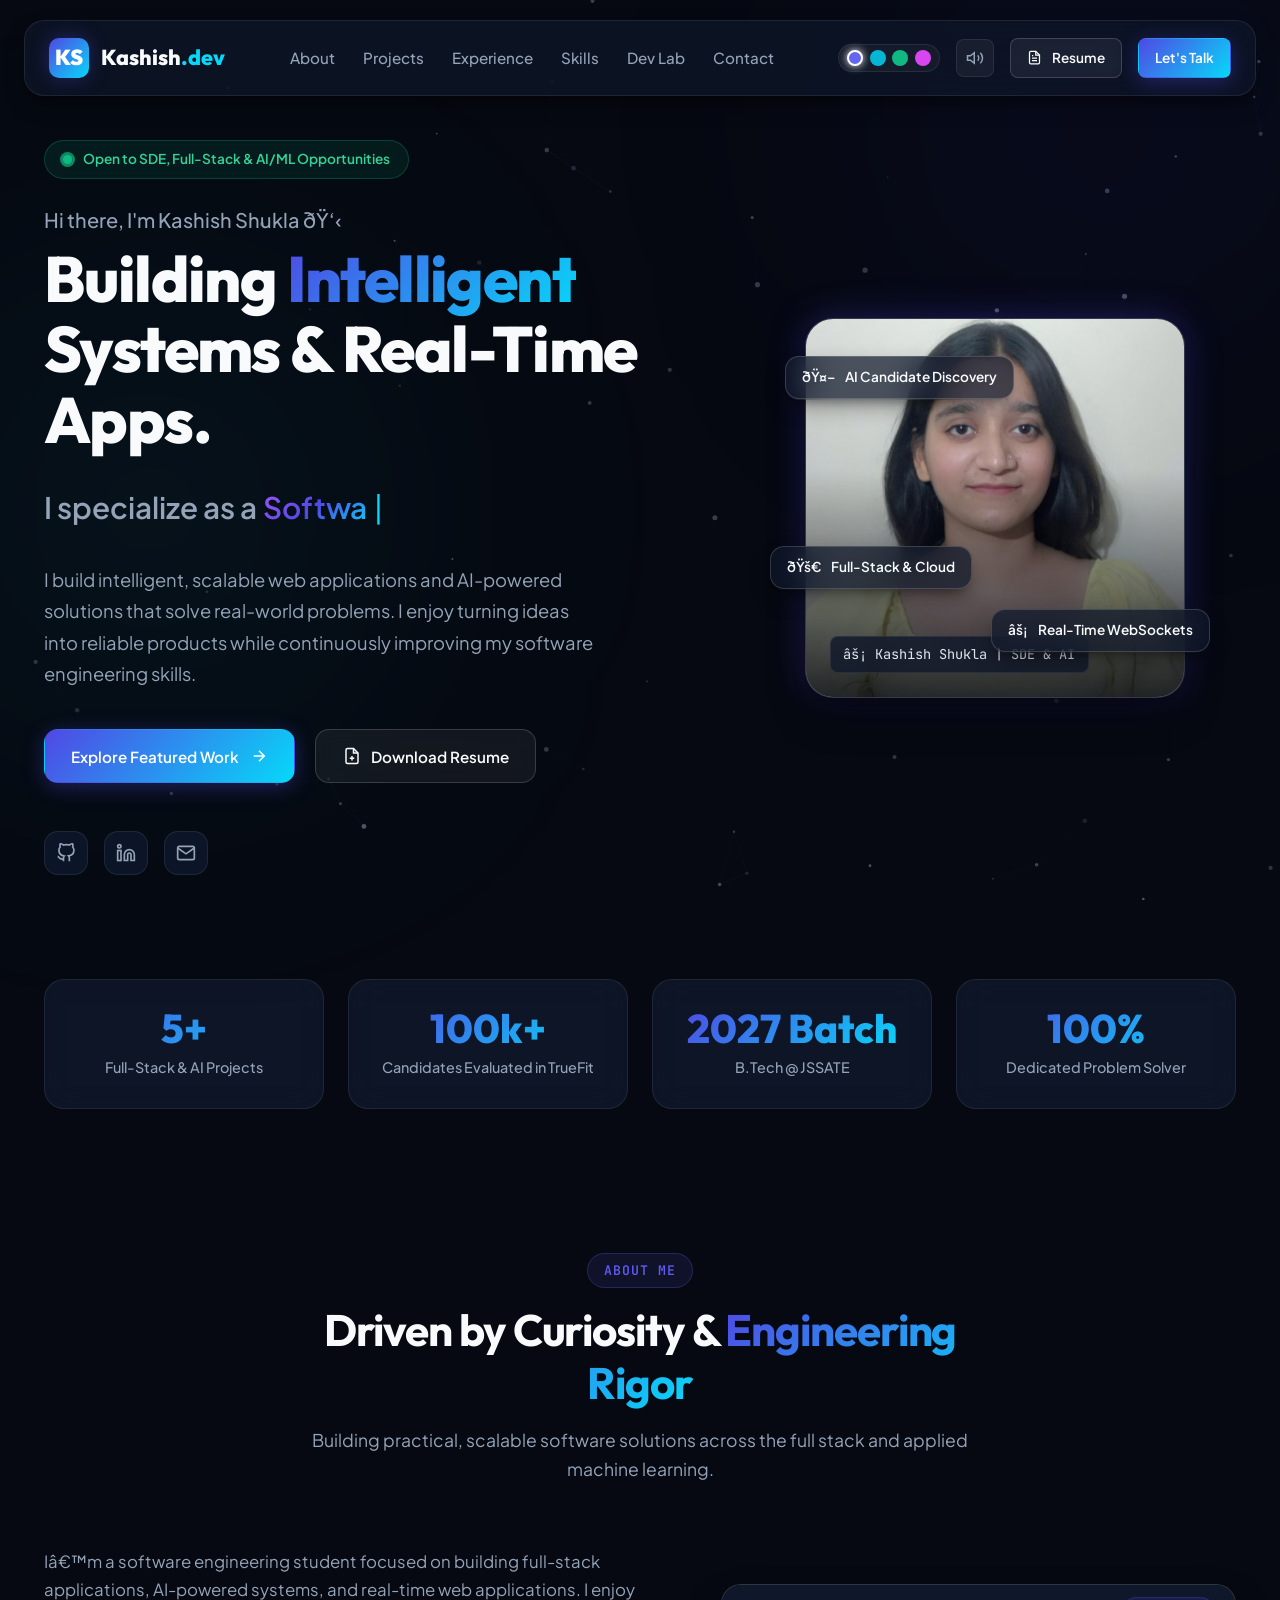
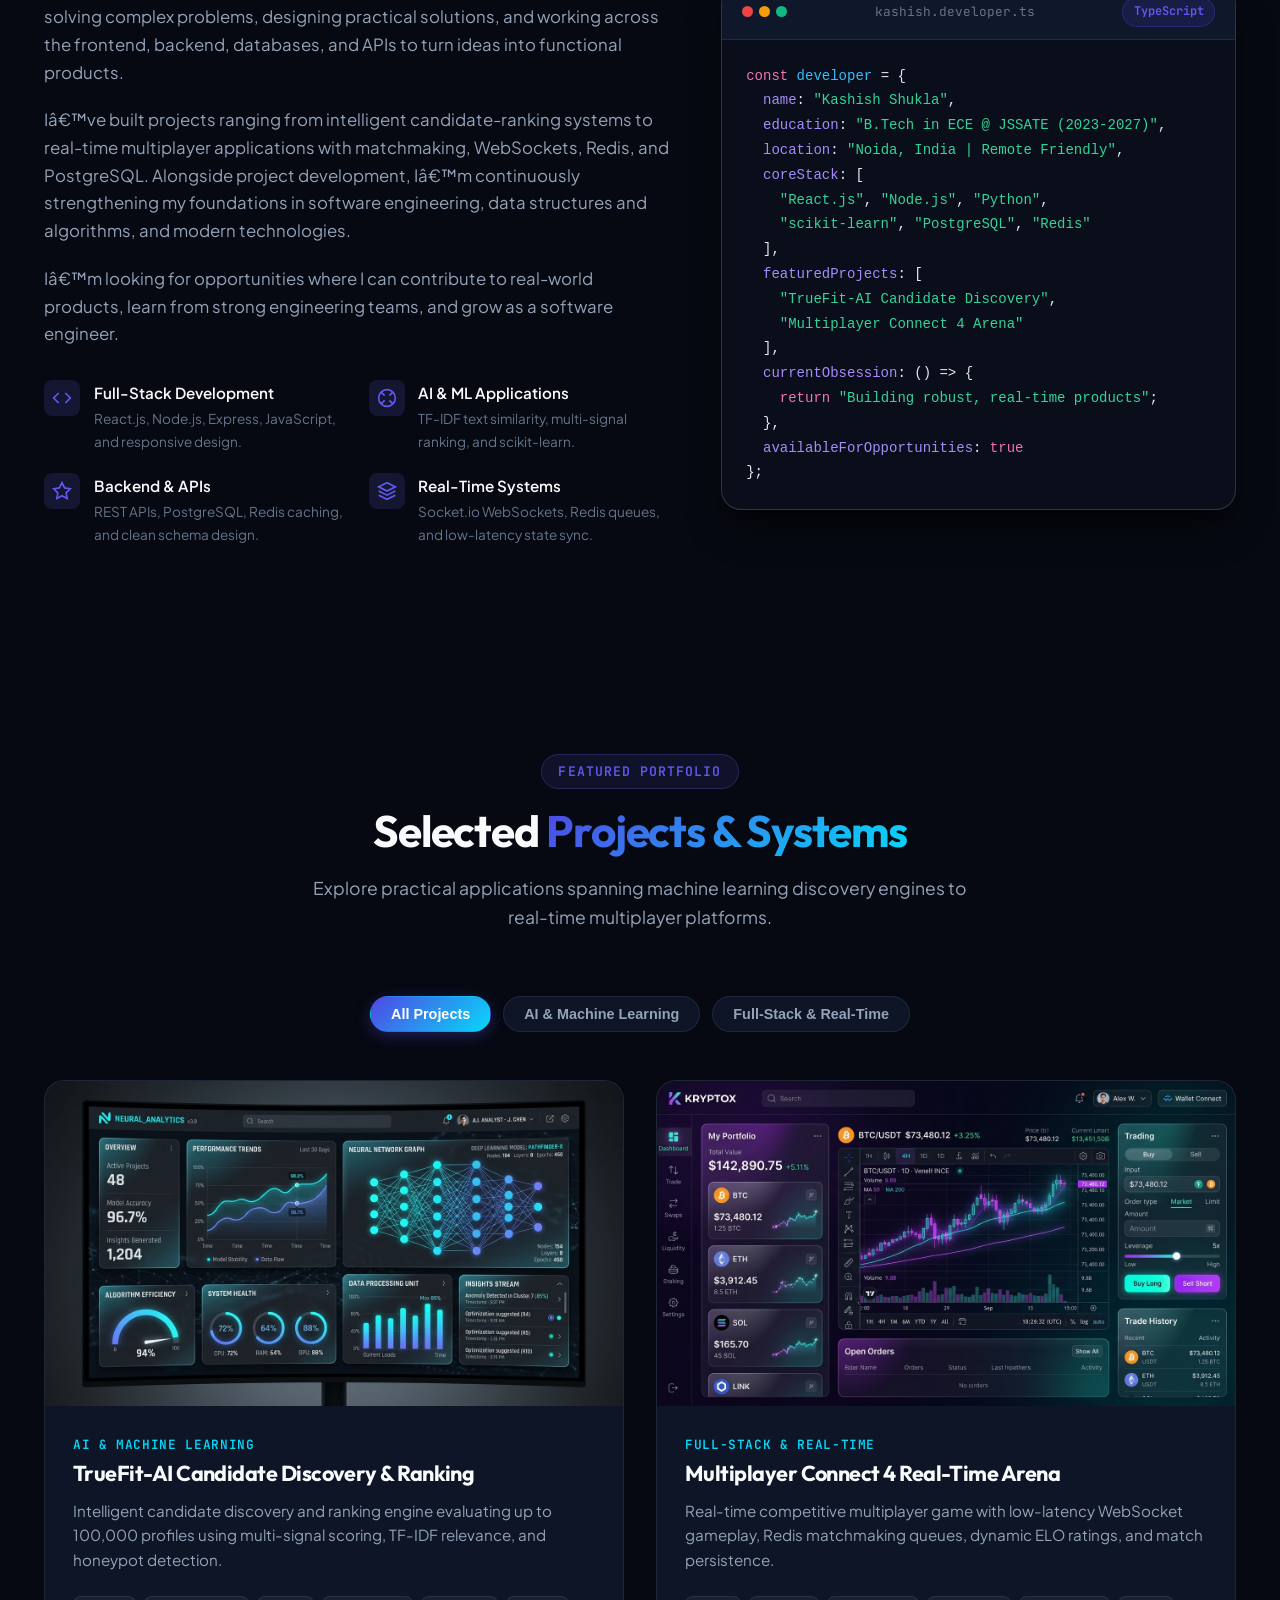
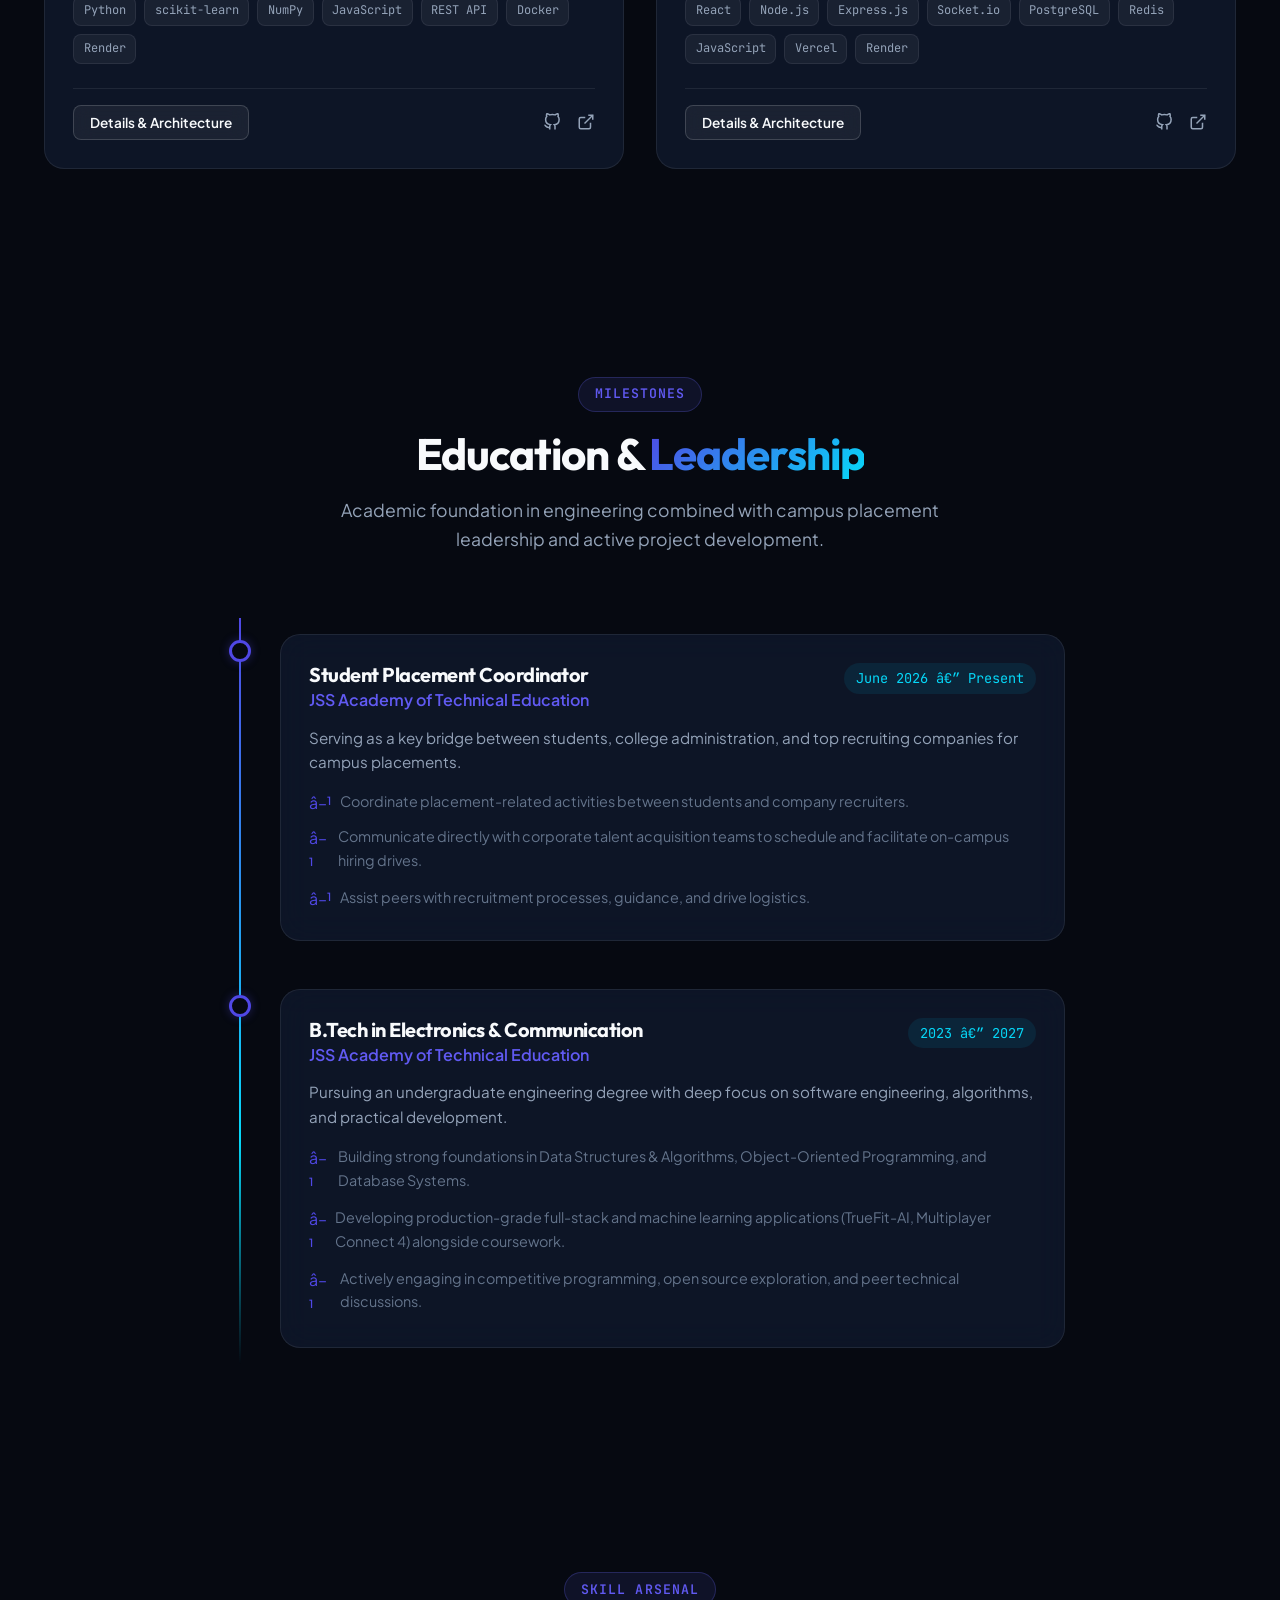
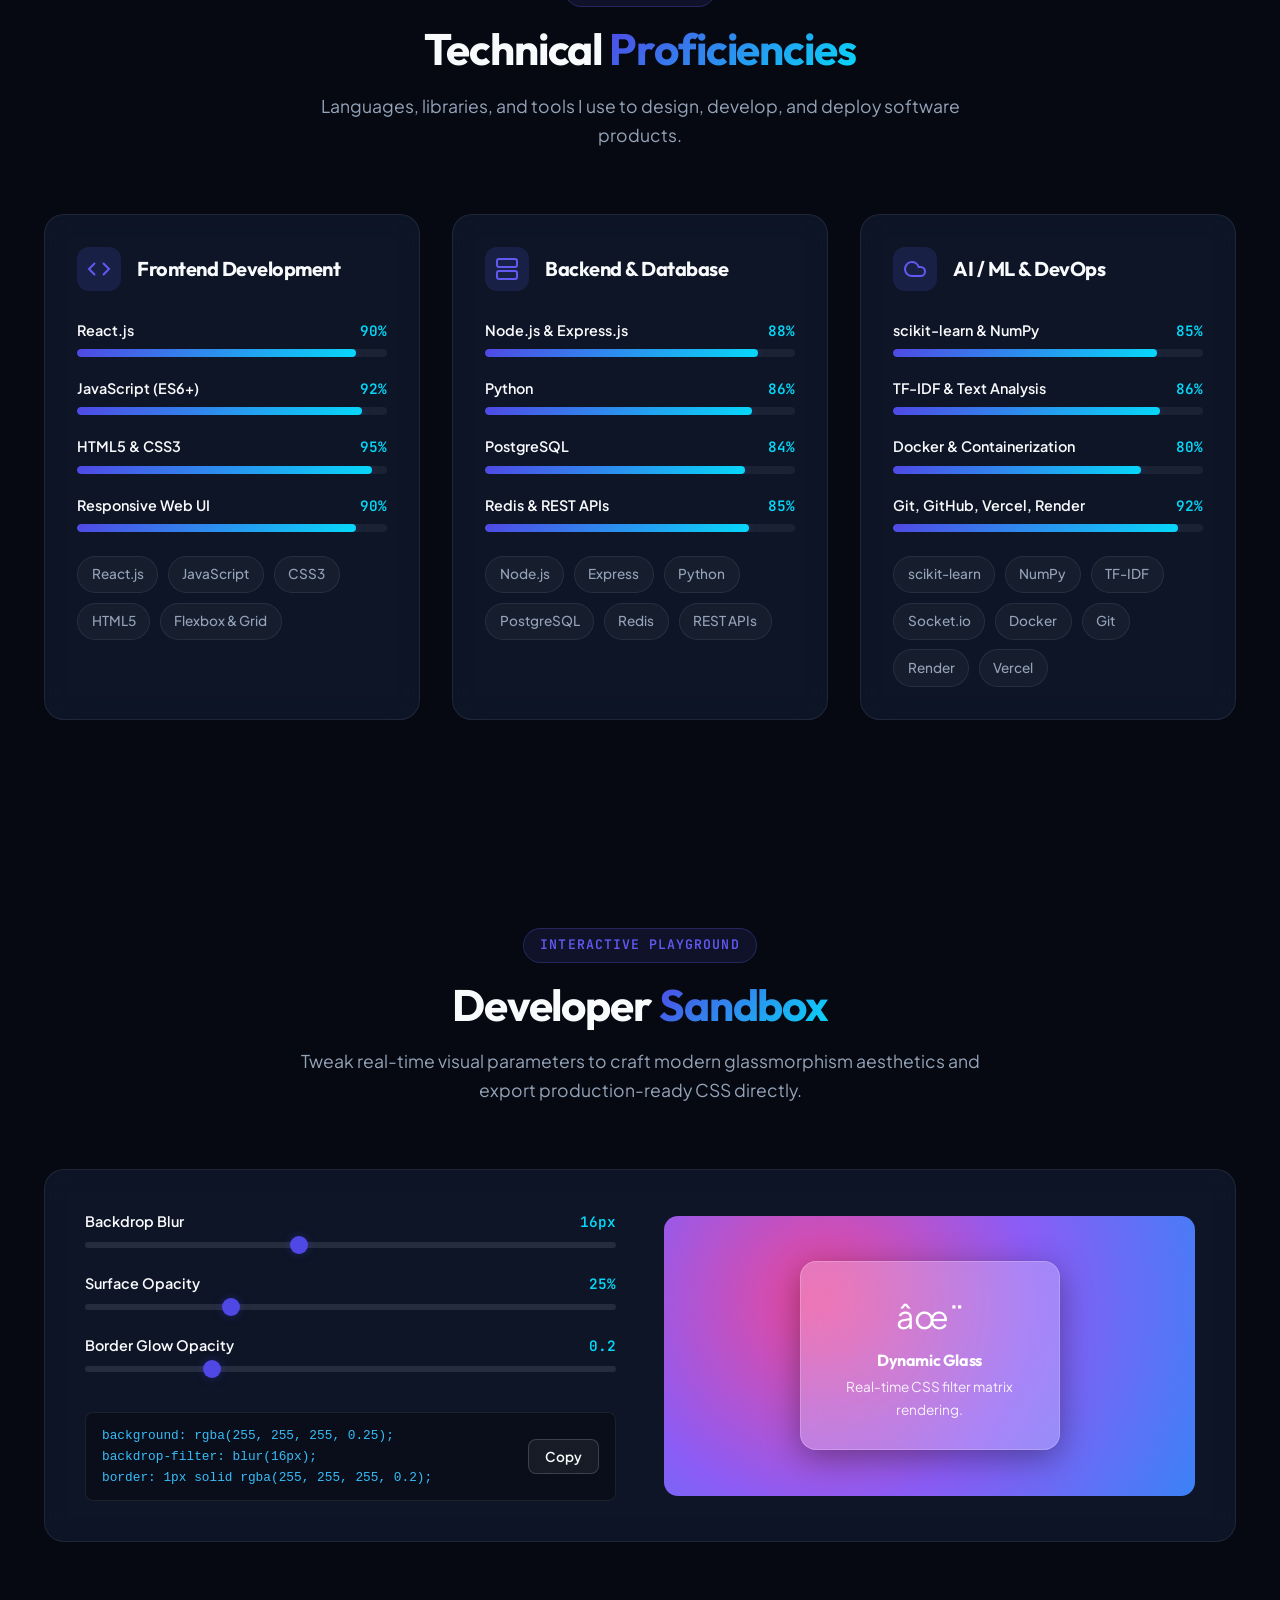
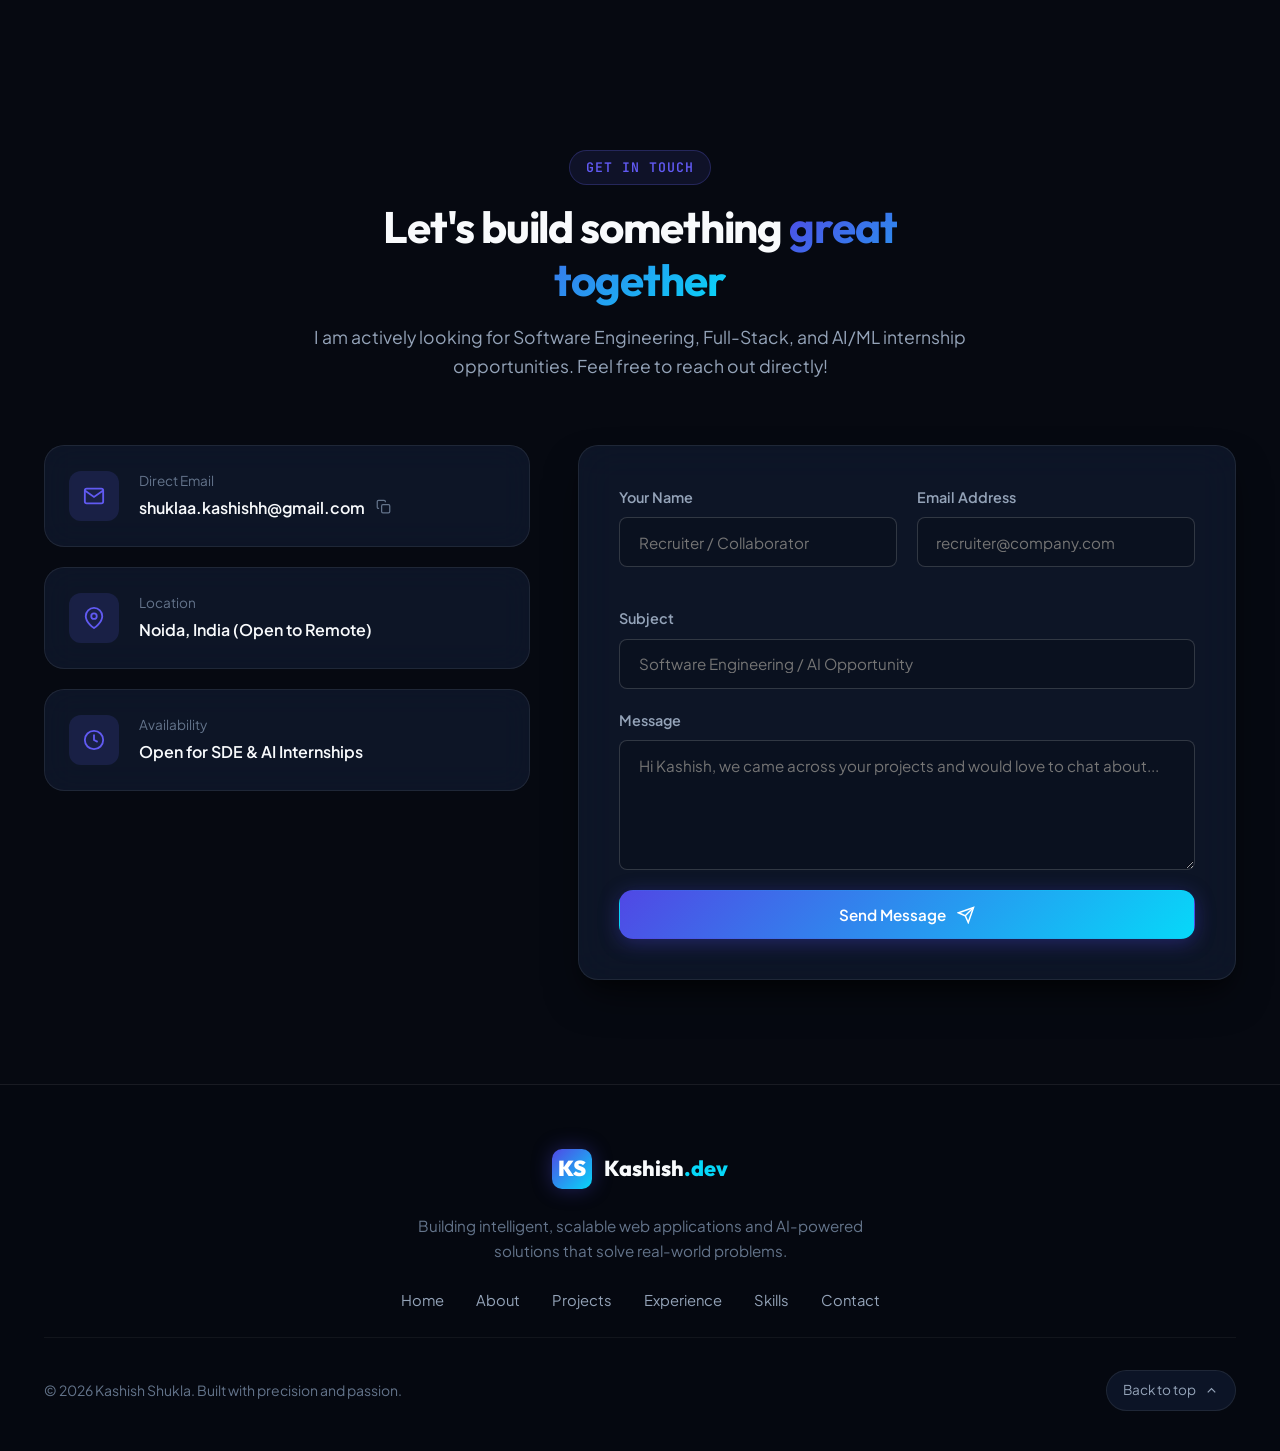
==== index.html @ f5d8115a "Add files via upload" ====
﻿<!DOCTYPE html>
<html lang="en">
<head>
  <meta charset="UTF-8" />
  <meta name="viewport" content="width=device-width, initial-scale=1.0" />
  <title>Kashish Shukla | Software Engineer & AI Enthusiast</title>
  <meta name="description" content="Portfolio of Kashish Shukla - Software Engineer, Full-Stack Developer, and AI Engineer specializing in scalable web systems, machine learning applications, and real-time platforms." />
  <meta name="keywords" content="Kashish Shukla, Software Engineer, Full Stack Developer, AI Engineer, Python, React, scikit-learn, WebSockets, Redis, PostgreSQL" />
  <meta name="theme-color" content="#060911" />

  <!-- Open Graph / Social Sharing -->
  <meta property="og:type" content="website" />
  <meta property="og:title" content="Kashish Shukla - Software Engineer & Full-Stack Developer" />
  <meta property="og:description" content="I build intelligent, scalable web applications and AI-powered solutions that solve real-world problems." />
  <meta property="og:image" content="[data-uri]" />

  <!-- Google Fonts Preconnect -->
  <link rel="preconnect" href="https://fonts.googleapis.com" />
  <link rel="preconnect" href="https://fonts.gstatic.com" crossorigin />
  <link href="https://fonts.googleapis.com/css2?family=JetBrains+Mono:wght@400;500;700&family=Outfit:wght@400;500;600;700;800&family=Plus+Jakarta+Sans:wght@300;400;500;600;700&display=swap" rel="stylesheet" />

  <!-- Stylesheets -->
  <style>
/* ==========================================================================
   MODERN DEVELOPER PORTFOLIO - DESIGN SYSTEM & CORE STYLES
   ========================================================================== */

:root {
  /* Default Theme: Electric Indigo & Cyber Cyan */
  --primary-hue: 243;
  --accent-hue: 188;
  
  --primary: hsl(var(--primary-hue), 75%, 59%);
  --primary-hover: hsl(var(--primary-hue), 85%, 65%);
  --primary-glow: hsla(var(--primary-hue), 75%, 59%, 0.35);
  
  --accent: hsl(var(--accent-hue), 95%, 50%);
  --accent-glow: hsla(var(--accent-hue), 95%, 50%, 0.3);
  
  --secondary: #a855f7;
  --secondary-glow: rgba(168, 85, 247, 0.3);
  
  --success: #10b981;
  --success-glow: rgba(16, 185, 129, 0.3);

  /* Dark Theme Surfaces */
  --bg-deep: #060911;
  --bg-surface: #0c1222;
  --bg-surface-elevated: #131c31;
  --bg-glass: rgba(15, 23, 42, 0.7);
  --bg-glass-card: rgba(18, 28, 51, 0.65);
  --bg-glass-card-hover: rgba(26, 40, 71, 0.8);
  
  /* Borders & Dividers */
  --border-subtle: rgba(255, 255, 255, 0.08);
  --border-medium: rgba(255, 255, 255, 0.16);
  --border-glow: hsla(var(--primary-hue), 80%, 65%, 0.4);

  /* Typography Colors */
  --text-primary: #f8fafc;
  --text-secondary: #94a3b8;
  --text-muted: #64748b;
  --text-gradient: linear-gradient(135deg, #ffffff 0%, #cbd5e1 50%, #94a3b8 100%);
  --brand-gradient: linear-gradient(135deg, var(--primary) 0%, var(--accent) 100%);
  --accent-gradient: linear-gradient(135deg, #a855f7 0%, var(--primary) 50%, var(--accent) 100%);

  /* Fonts */
  --font-display: 'Outfit', -apple-system, BlinkMacSystemFont, sans-serif;
  --font-body: 'Plus Jakarta Sans', -apple-system, BlinkMacSystemFont, sans-serif;
  --font-mono: 'JetBrains Mono', monospace;

  /* Elevations & Shadows */
  --shadow-sm: 0 4px 6px -1px rgba(0, 0, 0, 0.3), 0 2px 4px -2px rgba(0, 0, 0, 0.2);
  --shadow-md: 0 10px 25px -5px rgba(0, 0, 0, 0.45), 0 8px 10px -6px rgba(0, 0, 0, 0.3);
  --shadow-lg: 0 20px 40px -10px rgba(0, 0, 0, 0.6), 0 12px 18px -8px rgba(0, 0, 0, 0.4);
  --shadow-glow: 0 0 35px var(--primary-glow);

  /* Layout */
  --container-max: 1240px;
  --nav-height: 76px;
  --radius-sm: 8px;
  --radius-md: 14px;
  --radius-lg: 20px;
  --radius-full: 9999px;
  
  --transition-fast: 0.2s cubic-bezier(0.16, 1, 0.3, 1);
  --transition-normal: 0.35s cubic-bezier(0.16, 1, 0.3, 1);
  --transition-slow: 0.6s cubic-bezier(0.16, 1, 0.3, 1);
}

/* Base Reset */
*, *::before, *::after {
  margin: 0;
  padding: 0;
  box-sizing: border-box;
}

html {
  scroll-behavior: smooth;
  font-size: 16px;
  scroll-padding-top: calc(var(--nav-height) + 20px);
}

body {
  background-color: var(--bg-deep);
  color: var(--text-primary);
  font-family: var(--font-body);
  line-height: 1.65;
  overflow-x: hidden;
  position: relative;
  min-height: 100vh;
  -webkit-font-smoothing: antialiased;
  -moz-osx-font-smoothing: grayscale;
}

/* Custom Scrollbar */
::-webkit-scrollbar {
  width: 10px;
}
::-webkit-scrollbar-track {
  background: var(--bg-deep);
}
::-webkit-scrollbar-thumb {
  background: rgba(255, 255, 255, 0.15);
  border-radius: 5px;
  border: 2px solid var(--bg-deep);
}
::-webkit-scrollbar-thumb:hover {
  background: var(--primary);
}

/* Background Canvas */
#bg-canvas {
  position: fixed;
  top: 0;
  left: 0;
  width: 100vw;
  height: 100vh;
  pointer-events: none;
  z-index: 0;
  opacity: 0.75;
}

/* Background Ambient Glows */
.ambient-glow {
  position: fixed;
  border-radius: 50%;
  filter: blur(140px);
  pointer-events: none;
  z-index: 0;
}
.glow-1 {
  width: 550px;
  height: 550px;
  top: -150px;
  right: -100px;
  background: radial-gradient(circle, hsla(var(--primary-hue), 80%, 55%, 0.15) 0%, transparent 70%);
}
.glow-2 {
  width: 600px;
  height: 600px;
  bottom: 10%;
  left: -150px;
  background: radial-gradient(circle, hsla(var(--accent-hue), 90%, 50%, 0.12) 0%, transparent 70%);
}

/* Container */
.container {
  width: 100%;
  max-width: var(--container-max);
  margin-left: auto;
  margin-right: auto;
  padding-left: 1.5rem;
  padding-right: 1.5rem;
  position: relative;
  z-index: 1;
}

/* Typography Utilities */
h1, h2, h3, h4, h5, h6 {
  font-family: var(--font-display);
  color: var(--text-primary);
  font-weight: 700;
  letter-spacing: -0.025em;
  line-height: 1.2;
}

.text-gradient {
  background: var(--brand-gradient);
  -webkit-background-clip: text;
  -webkit-text-fill-color: transparent;
}

.text-accent-gradient {
  background: var(--accent-gradient);
  -webkit-background-clip: text;
  -webkit-text-fill-color: transparent;
}

.code-font {
  font-family: var(--font-mono);
}

/* Sections */
.section {
  padding: 6.5rem 0;
  position: relative;
  z-index: 1;
}

.section-header {
  text-align: center;
  max-width: 680px;
  margin: 0 auto 4rem auto;
}

.section-badge {
  display: inline-flex;
  align-items: center;
  gap: 0.5rem;
  padding: 0.35rem 1rem;
  border-radius: var(--radius-full);
  background: rgba(99, 102, 241, 0.1);
  border: 1px solid rgba(99, 102, 241, 0.25);
  color: var(--primary-hover);
  font-family: var(--font-mono);
  font-size: 0.825rem;
  font-weight: 600;
  text-transform: uppercase;
  letter-spacing: 0.08em;
  margin-bottom: 1rem;
}

.section-title {
  font-size: clamp(2rem, 3.5vw, 2.75rem);
  margin-bottom: 1rem;
}

.section-desc {
  font-size: 1.1rem;
  color: var(--text-secondary);
}

/* ==========================================================================
   NAVIGATION BAR
   ========================================================================== */

.navbar-wrapper {
  position: fixed;
  top: 1.25rem;
  left: 0;
  right: 0;
  z-index: 100;
  padding: 0 1.5rem;
}

.navbar {
  max-width: var(--container-max);
  margin: 0 auto;
  height: var(--nav-height);
  display: flex;
  align-items: center;
  justify-content: space-between;
  padding: 0 1.5rem;
  border-radius: var(--radius-lg);
  background: var(--bg-glass);
  backdrop-filter: blur(20px);
  -webkit-backdrop-filter: blur(20px);
  border: 1px solid var(--border-subtle);
  box-shadow: var(--shadow-md);
  transition: all var(--transition-normal);
}

.navbar.scrolled {
  background: rgba(10, 15, 28, 0.88);
  border-color: rgba(255, 255, 255, 0.12);
  box-shadow: 0 12px 30px rgba(0, 0, 0, 0.5);
}

.logo {
  display: flex;
  align-items: center;
  gap: 0.75rem;
  text-decoration: none;
  font-family: var(--font-display);
  font-size: 1.35rem;
  font-weight: 800;
  color: var(--text-primary);
}

.logo-symbol {
  display: flex;
  align-items: center;
  justify-content: center;
  width: 40px;
  height: 40px;
  border-radius: 10px;
  background: var(--brand-gradient);
  color: white;
  font-weight: 900;
  box-shadow: 0 0 20px var(--primary-glow);
}

.logo-text span {
  color: var(--accent);
}

.nav-links {
  display: flex;
  align-items: center;
  list-style: none;
  gap: 1.75rem;
}

.nav-link {
  text-decoration: none;
  color: var(--text-secondary);
  font-size: 0.95rem;
  font-weight: 500;
  transition: color var(--transition-fast);
  position: relative;
  padding: 0.35rem 0;
}

.nav-link::after {
  content: '';
  position: absolute;
  bottom: 0;
  left: 0;
  width: 0;
  height: 2px;
  background: var(--brand-gradient);
  transition: width var(--transition-fast);
  border-radius: 2px;
}

.nav-link:hover,
.nav-link.active {
  color: var(--text-primary);
}

.nav-link.active::after,
.nav-link:hover::after {
  width: 100%;
}

.nav-actions {
  display: flex;
  align-items: center;
  gap: 1rem;
}

/* Sound Toggle */
.icon-btn {
  background: rgba(255, 255, 255, 0.05);
  border: 1px solid var(--border-subtle);
  color: var(--text-secondary);
  width: 38px;
  height: 38px;
  border-radius: var(--radius-sm);
  display: flex;
  align-items: center;
  justify-content: center;
  cursor: pointer;
  transition: all var(--transition-fast);
}
.icon-btn:hover {
  background: rgba(255, 255, 255, 0.1);
  color: var(--text-primary);
  border-color: var(--border-medium);
}
.icon-btn.active {
  color: var(--accent);
  border-color: var(--accent);
  box-shadow: 0 0 12px var(--accent-glow);
}

/* Theme Accent Switcher Dropdown */
.theme-picker {
  display: flex;
  align-items: center;
  gap: 0.4rem;
  background: rgba(255, 255, 255, 0.04);
  padding: 0.3rem 0.5rem;
  border-radius: var(--radius-full);
  border: 1px solid var(--border-subtle);
}

.color-dot {
  width: 16px;
  height: 16px;
  border-radius: 50%;
  cursor: pointer;
  border: 2px solid transparent;
  transition: transform var(--transition-fast), border-color var(--transition-fast);
}

.color-dot:hover {
  transform: scale(1.2);
}

.color-dot.active {
  border-color: #ffffff;
  box-shadow: 0 0 8px currentColor;
}

.color-dot.indigo { background-color: #6366f1; }
.color-dot.cyan { background-color: #06b6d4; }
.color-dot.emerald { background-color: #10b981; }
.color-dot.violet { background-color: #d946ef; }

/* Mobile Menu Toggle */
.mobile-toggle {
  display: none;
  background: none;
  border: none;
  color: var(--text-primary);
  cursor: pointer;
  padding: 0.5rem;
}

/* Mobile Drawer */
.mobile-drawer {
  position: fixed;
  top: 0;
  right: -100%;
  width: min(85vw, 360px);
  height: 100vh;
  background: rgba(11, 17, 32, 0.96);
  backdrop-filter: blur(25px);
  z-index: 200;
  padding: 2rem;
  display: flex;
  flex-direction: column;
  box-shadow: -10px 0 30px rgba(0,0,0,0.7);
  transition: right 0.4s cubic-bezier(0.16, 1, 0.3, 1);
  border-left: 1px solid var(--border-subtle);
}

.mobile-drawer.open {
  right: 0;
}

.mobile-drawer-header {
  display: flex;
  justify-content: space-between;
  align-items: center;
  margin-bottom: 2.5rem;
}

.mobile-nav-links {
  list-style: none;
  display: flex;
  flex-direction: column;
  gap: 1.5rem;
}

.mobile-nav-link {
  color: var(--text-secondary);
  font-size: 1.25rem;
  text-decoration: none;
  font-weight: 600;
  transition: color var(--transition-fast);
}

.mobile-nav-link:hover,
.mobile-nav-link.active {
  color: var(--primary);
}

.drawer-overlay {
  position: fixed;
  inset: 0;
  background: rgba(0, 0, 0, 0.6);
  backdrop-filter: blur(4px);
  z-index: 150;
  opacity: 0;
  pointer-events: none;
  transition: opacity 0.3s ease;
}

.drawer-overlay.active {
  opacity: 1;
  pointer-events: auto;
}

/* ==========================================================================
   HERO SECTION
   ========================================================================== */

.hero {
  min-height: 100vh;
  display: flex;
  align-items: center;
  padding-top: calc(var(--nav-height) + 4rem);
  padding-bottom: 4rem;
  position: relative;
}

.hero-grid {
  display: grid;
  grid-template-columns: 1.15fr 0.85fr;
  gap: 3.5rem;
  align-items: center;
}

.hero-content {
  position: relative;
  z-index: 2;
}

.status-badge {
  display: inline-flex;
  align-items: center;
  gap: 0.65rem;
  padding: 0.45rem 1.15rem;
  border-radius: var(--radius-full);
  background: rgba(16, 185, 129, 0.1);
  border: 1px solid rgba(16, 185, 129, 0.25);
  font-size: 0.85rem;
  font-weight: 600;
  color: #34d399;
  margin-bottom: 1.5rem;
  backdrop-filter: blur(10px);
}

.status-dot {
  width: 9px;
  height: 9px;
  border-radius: 50%;
  background-color: #10b981;
  position: relative;
}

.status-dot::after {
  content: '';
  position: absolute;
  inset: -3px;
  border-radius: 50%;
  background-color: #10b981;
  opacity: 0.7;
  animation: pulseGlow 2s infinite cubic-bezier(0.4, 0, 0.6, 1);
}

@keyframes pulseGlow {
  0% { transform: scale(1); opacity: 0.7; }
  50% { transform: scale(2.2); opacity: 0; }
  100% { transform: scale(1); opacity: 0; }
}

.hero-greeting {
  font-size: 1.25rem;
  color: var(--text-secondary);
  margin-bottom: 0.5rem;
  font-weight: 500;
}

.hero-title {
  font-size: clamp(2.5rem, 5vw, 4.25rem);
  line-height: 1.1;
  margin-bottom: 1.25rem;
  font-weight: 800;
}

.hero-subtitle {
  font-size: clamp(1.25rem, 2.5vw, 1.85rem);
  color: var(--text-secondary);
  font-weight: 600;
  margin-bottom: 1.5rem;
  min-height: 2.2em;
  display: flex;
  align-items: center;
  flex-wrap: wrap;
  gap: 0.4rem;
}

.typing-cursor {
  display: inline-block;
  color: var(--accent);
  animation: blink 0.9s infinite;
  font-weight: 400;
}

@keyframes blink {
  0%, 100% { opacity: 1; }
  50% { opacity: 0; }
}

.hero-description {
  font-size: 1.15rem;
  color: var(--text-secondary);
  max-width: 560px;
  margin-bottom: 2.5rem;
  line-height: 1.7;
}

.hero-cta {
  display: flex;
  flex-wrap: wrap;
  align-items: center;
  gap: 1.25rem;
  margin-bottom: 3rem;
}

.hero-socials {
  display: flex;
  align-items: center;
  gap: 1rem;
}

.social-link {
  display: flex;
  align-items: center;
  justify-content: center;
  width: 44px;
  height: 44px;
  border-radius: var(--radius-md);
  background: var(--bg-glass-card);
  border: 1px solid var(--border-subtle);
  color: var(--text-secondary);
  text-decoration: none;
  transition: all var(--transition-fast);
}

.social-link:hover {
  color: var(--text-primary);
  background: rgba(255, 255, 255, 0.1);
  border-color: var(--border-glow);
  transform: translateY(-3px);
  box-shadow: 0 6px 15px var(--primary-glow);
}

/* Hero Avatar Showcase */
.hero-visual {
  position: relative;
  display: flex;
  justify-content: center;
  align-items: center;
}

.avatar-card-wrapper {
  position: relative;
  width: 100%;
  max-width: 380px;
  perspective: 1000px;
}

.avatar-card {
  position: relative;
  border-radius: 28px;
  overflow: hidden;
  background: var(--bg-glass-card);
  border: 1px solid var(--border-medium);
  box-shadow: var(--shadow-lg), var(--shadow-glow);
  transition: transform var(--transition-normal);
  transform-style: preserve-3d;
}

.avatar-image-container {
  position: relative;
  width: 100%;
  aspect-ratio: 1;
  overflow: hidden;
}

.avatar-img {
  width: 100%;
  height: 100%;
  object-fit: cover;
  object-position: center 15%;
  transition: transform 0.6s cubic-bezier(0.16, 1, 0.3, 1);
}

.avatar-card:hover .avatar-img {
  transform: scale(1.05);
}

.avatar-overlay {
  position: absolute;
  inset: 0;
  background: linear-gradient(to top, rgba(6, 9, 17, 0.85) 0%, rgba(6, 9, 17, 0.1) 60%, transparent 100%);
  display: flex;
  flex-direction: column;
  justify-content: flex-end;
  padding: 1.5rem;
}

.avatar-info-tag {
  display: inline-flex;
  align-items: center;
  gap: 0.5rem;
  font-family: var(--font-mono);
  font-size: 0.85rem;
  color: #e2e8f0;
  background: rgba(15, 23, 42, 0.8);
  border: 1px solid var(--border-subtle);
  padding: 0.4rem 0.8rem;
  border-radius: var(--radius-sm);
  backdrop-filter: blur(10px);
  width: fit-content;
}

/* Floating Tech Badges */
.floating-badge {
  position: absolute;
  display: flex;
  align-items: center;
  gap: 0.6rem;
  padding: 0.6rem 1rem;
  border-radius: var(--radius-md);
  background: var(--bg-glass);
  backdrop-filter: blur(16px);
  border: 1px solid var(--border-medium);
  box-shadow: var(--shadow-md);
  font-size: 0.85rem;
  font-weight: 600;
  color: var(--text-primary);
  animation: float 4s ease-in-out infinite;
  z-index: 3;
}

.floating-badge.badge-1 {
  top: 10%;
  left: -20px;
  animation-delay: 0s;
}

.floating-badge.badge-2 {
  bottom: 12%;
  right: -25px;
  animation-delay: 1.5s;
}

.floating-badge.badge-3 {
  top: 60%;
  left: -35px;
  animation-delay: 2.5s;
}

@keyframes float {
  0%, 100% { transform: translateY(0px); }
  50% { transform: translateY(-10px); }
}

/* ==========================================================================
   STATS RIBBON
   ========================================================================== */

.stats-section {
  padding: 2.5rem 0;
  position: relative;
  z-index: 2;
}

.stats-grid {
  display: grid;
  grid-template-columns: repeat(4, 1fr);
  gap: 1.5rem;
}

.stat-card {
  background: var(--bg-glass-card);
  backdrop-filter: blur(16px);
  border: 1px solid var(--border-subtle);
  border-radius: var(--radius-lg);
  padding: 1.75rem 1.5rem;
  text-align: center;
  transition: all var(--transition-normal);
  position: relative;
  overflow: hidden;
}

.stat-card::before {
  content: '';
  position: absolute;
  top: 0;
  left: 0;
  right: 0;
  height: 2px;
  background: var(--brand-gradient);
  opacity: 0;
  transition: opacity var(--transition-fast);
}

.stat-card:hover {
  transform: translateY(-5px);
  border-color: var(--border-glow);
  box-shadow: var(--shadow-md);
}

.stat-card:hover::before {
  opacity: 1;
}

.stat-number {
  font-family: var(--font-display);
  font-size: 2.5rem;
  font-weight: 800;
  line-height: 1;
  margin-bottom: 0.5rem;
  background: var(--brand-gradient);
  -webkit-background-clip: text;
  -webkit-text-fill-color: transparent;
}

.stat-label {
  font-size: 0.9rem;
  color: var(--text-secondary);
  font-weight: 500;
}

/* ==========================================================================
   FOOTER
   ========================================================================== */

.footer {
  padding: 4rem 0 2.5rem;
  border-top: 1px solid var(--border-subtle);
  background: rgba(6, 9, 17, 0.8);
  position: relative;
  z-index: 1;
}

.footer-content {
  display: flex;
  flex-direction: column;
  align-items: center;
  text-align: center;
  gap: 1.5rem;
}

.footer-links {
  display: flex;
  gap: 2rem;
  list-style: none;
}

.footer-links a {
  color: var(--text-secondary);
  text-decoration: none;
  font-size: 0.925rem;
  transition: color var(--transition-fast);
}

.footer-links a:hover {
  color: var(--text-primary);
}

.footer-bottom {
  display: flex;
  justify-content: space-between;
  align-items: center;
  width: 100%;
  padding-top: 2rem;
  border-top: 1px solid rgba(255, 255, 255, 0.05);
  font-size: 0.875rem;
  color: var(--text-muted);
}

.back-to-top {
  display: flex;
  align-items: center;
  gap: 0.5rem;
  background: var(--bg-glass-card);
  border: 1px solid var(--border-subtle);
  color: var(--text-secondary);
  padding: 0.5rem 1rem;
  border-radius: var(--radius-full);
  text-decoration: none;
  font-size: 0.85rem;
  transition: all var(--transition-fast);
}

.back-to-top:hover {
  color: var(--text-primary);
  border-color: var(--border-glow);
  transform: translateY(-2px);
}

/* ==========================================================================
   RESPONSIVE BREAKPOINTS
   ========================================================================== */

@media (max-width: 1024px) {
  .hero-grid {
    grid-template-columns: 1fr;
    gap: 3.5rem;
    text-align: center;
  }
  .hero-description {
    margin-left: auto;
    margin-right: auto;
  }
  .hero-cta {
    justify-content: center;
  }
  .hero-socials {
    justify-content: center;
  }
  .hero-visual {
    order: -1;
  }
  .avatar-card-wrapper {
    max-width: 320px;
  }
  .stats-grid {
    grid-template-columns: repeat(2, 1fr);
  }
}

@media (max-width: 768px) {
  .nav-links {
    display: none;
  }
  .mobile-toggle {
    display: block;
  }
  .stats-grid {
    grid-template-columns: repeat(2, 1fr);
    gap: 1rem;
  }
  .footer-bottom {
    flex-direction: column;
    gap: 1rem;
    text-align: center;
  }
  .floating-badge.badge-1 {
    left: 0;
  }
  .floating-badge.badge-2 {
    right: 0;
  }
}

@media (max-width: 480px) {
  .stats-grid {
    grid-template-columns: 1fr;
  }
  .hero-cta {
    flex-direction: column;
    width: 100%;
  }
  .hero-cta .btn {
    width: 100%;
    justify-content: center;
  }
}


/* ==========================================================================
   MODULAR COMPONENT STYLES
   ========================================================================== */

/* --------------------------------------------------------------------------
   Buttons & Badges
   -------------------------------------------------------------------------- */
.btn {
  display: inline-flex;
  align-items: center;
  justify-content: center;
  gap: 0.65rem;
  padding: 0.85rem 1.65rem;
  border-radius: var(--radius-md);
  font-family: var(--font-body);
  font-size: 0.95rem;
  font-weight: 600;
  text-decoration: none;
  cursor: pointer;
  border: 1px solid transparent;
  transition: all var(--transition-fast);
  position: relative;
  overflow: hidden;
}

.btn-primary {
  background: var(--brand-gradient);
  color: #ffffff;
  box-shadow: 0 4px 20px var(--primary-glow);
}

.btn-primary:hover {
  transform: translateY(-2px);
  box-shadow: 0 8px 25px var(--primary-glow);
  filter: brightness(1.1);
}

.btn-secondary {
  background: rgba(255, 255, 255, 0.06);
  color: var(--text-primary);
  border-color: var(--border-medium);
  backdrop-filter: blur(10px);
}

.btn-secondary:hover {
  background: rgba(255, 255, 255, 0.12);
  border-color: var(--primary);
  transform: translateY(-2px);
}

.btn-sm {
  padding: 0.5rem 1rem;
  font-size: 0.85rem;
  border-radius: var(--radius-sm);
}

.btn-glow {
  position: relative;
}

.btn-glow::after {
  content: '';
  position: absolute;
  inset: 0;
  border-radius: inherit;
  box-shadow: 0 0 20px var(--primary);
  opacity: 0;
  transition: opacity var(--transition-fast);
}

.btn-glow:hover::after {
  opacity: 0.4;
}

.badge {
  display: inline-flex;
  align-items: center;
  padding: 0.25rem 0.65rem;
  border-radius: var(--radius-full);
  font-size: 0.75rem;
  font-weight: 600;
  font-family: var(--font-mono);
}

.badge-primary {
  background: hsla(var(--primary-hue), 80%, 60%, 0.15);
  color: var(--primary-hover);
  border: 1px solid hsla(var(--primary-hue), 80%, 60%, 0.3);
}

.badge-cyan {
  background: hsla(var(--accent-hue), 90%, 50%, 0.15);
  color: var(--accent);
  border: 1px solid hsla(var(--accent-hue), 90%, 50%, 0.3);
}

/* --------------------------------------------------------------------------
   About Section & Code Showcase Card
   -------------------------------------------------------------------------- */
.about-grid {
  display: grid;
  grid-template-columns: 1.1fr 0.9fr;
  gap: 3rem;
  align-items: center;
}

.about-text p {
  color: var(--text-secondary);
  margin-bottom: 1.25rem;
  font-size: 1.05rem;
}

.about-features {
  display: grid;
  grid-template-columns: repeat(2, 1fr);
  gap: 1.25rem;
  margin-top: 2rem;
}

.about-feat-item {
  display: flex;
  align-items: flex-start;
  gap: 0.85rem;
}

.about-feat-icon {
  width: 36px;
  height: 36px;
  border-radius: 8px;
  background: rgba(99, 102, 241, 0.15);
  color: var(--primary-hover);
  display: flex;
  align-items: center;
  justify-content: center;
  flex-shrink: 0;
}

.about-feat-title {
  font-weight: 600;
  color: var(--text-primary);
  margin-bottom: 0.2rem;
  font-size: 0.95rem;
}

.about-feat-desc {
  font-size: 0.85rem;
  color: var(--text-muted);
}

/* Terminal / Code Window */
.code-window {
  background: #090e1a;
  border: 1px solid var(--border-medium);
  border-radius: var(--radius-lg);
  overflow: hidden;
  box-shadow: var(--shadow-lg);
  position: relative;
}

.code-header {
  background: #0f172a;
  padding: 0.75rem 1.25rem;
  display: flex;
  align-items: center;
  justify-content: space-between;
  border-bottom: 1px solid var(--border-subtle);
}

.code-dots {
  display: flex;
  gap: 6px;
}

.dot {
  width: 11px;
  height: 11px;
  border-radius: 50%;
}
.dot.red { background: #ef4444; }
.dot.yellow { background: #f59e0b; }
.dot.green { background: #10b981; }

.code-title {
  font-family: var(--font-mono);
  font-size: 0.8rem;
  color: var(--text-muted);
}

.code-body {
  padding: 1.5rem;
  font-family: var(--font-mono);
  font-size: 0.875rem;
  line-height: 1.7;
  color: #e2e8f0;
  overflow-x: auto;
}

.code-keyword { color: #f472b6; }
.code-variable { color: #38bdf8; }
.code-property { color: #a78bfa; }
.code-string { color: #34d399; }
.code-comment { color: #64748b; font-style: italic; }
.code-function { color: #fbbf24; }

/* --------------------------------------------------------------------------
   Projects Section
   -------------------------------------------------------------------------- */
.project-filters {
  display: flex;
  justify-content: center;
  flex-wrap: wrap;
  gap: 0.75rem;
  margin-bottom: 3rem;
}

.filter-btn {
  padding: 0.55rem 1.25rem;
  border-radius: var(--radius-full);
  background: var(--bg-glass-card);
  border: 1px solid var(--border-subtle);
  color: var(--text-secondary);
  font-size: 0.9rem;
  font-weight: 600;
  cursor: pointer;
  transition: all var(--transition-fast);
}

.filter-btn:hover {
  color: var(--text-primary);
  border-color: var(--border-medium);
}

.filter-btn.active {
  background: var(--brand-gradient);
  color: #ffffff;
  border-color: transparent;
  box-shadow: 0 4px 15px var(--primary-glow);
}

.projects-grid {
  display: grid;
  grid-template-columns: repeat(auto-fit, minmax(340px, 1fr));
  gap: 2rem;
}

.project-card {
  background: var(--bg-glass-card);
  border: 1px solid var(--border-subtle);
  border-radius: var(--radius-lg);
  overflow: hidden;
  display: flex;
  flex-direction: column;
  transition: transform 0.4s cubic-bezier(0.16, 1, 0.3, 1), border-color 0.4s ease, box-shadow 0.4s ease;
  position: relative;
}

.project-card:hover {
  transform: translateY(-8px);
  border-color: var(--border-glow);
  box-shadow: var(--shadow-lg), 0 0 25px var(--primary-glow);
}

.project-img-wrapper {
  position: relative;
  width: 100%;
  aspect-ratio: 16/9;
  overflow: hidden;
  background: #090e1a;
}

.project-img {
  width: 100%;
  height: 100%;
  object-fit: cover;
  transition: transform 0.5s cubic-bezier(0.16, 1, 0.3, 1);
}

.project-card:hover .project-img {
  transform: scale(1.06);
}

.project-card-overlay {
  position: absolute;
  inset: 0;
  background: rgba(9, 14, 26, 0.7);
  display: flex;
  align-items: center;
  justify-content: center;
  gap: 1rem;
  opacity: 0;
  backdrop-filter: blur(4px);
  transition: opacity var(--transition-fast);
}

.project-card:hover .project-card-overlay {
  opacity: 1;
}

.project-body {
  padding: 1.75rem;
  display: flex;
  flex-direction: column;
  flex-grow: 1;
}

.project-category {
  font-family: var(--font-mono);
  font-size: 0.8rem;
  color: var(--accent);
  font-weight: 600;
  text-transform: uppercase;
  letter-spacing: 0.05em;
  margin-bottom: 0.4rem;
}

.project-title {
  font-size: 1.35rem;
  margin-bottom: 0.75rem;
  color: var(--text-primary);
}

.project-desc {
  font-size: 0.95rem;
  color: var(--text-secondary);
  line-height: 1.6;
  margin-bottom: 1.5rem;
  flex-grow: 1;
}

.project-tags {
  display: flex;
  flex-wrap: wrap;
  gap: 0.5rem;
  margin-bottom: 1.5rem;
}

.project-tag {
  font-family: var(--font-mono);
  font-size: 0.75rem;
  padding: 0.25rem 0.6rem;
  border-radius: var(--radius-sm);
  background: rgba(255, 255, 255, 0.05);
  color: var(--text-secondary);
  border: 1px solid var(--border-subtle);
}

.project-footer {
  display: flex;
  align-items: center;
  justify-content: space-between;
  padding-top: 1rem;
  border-top: 1px solid var(--border-subtle);
}

.project-links {
  display: flex;
  align-items: center;
  gap: 1rem;
}

.project-link {
  color: var(--text-secondary);
  text-decoration: none;
  font-size: 0.9rem;
  font-weight: 600;
  display: inline-flex;
  align-items: center;
  gap: 0.35rem;
  transition: color var(--transition-fast);
}

.project-link:hover {
  color: var(--primary-hover);
}

/* --------------------------------------------------------------------------
   Interactive Modal
   -------------------------------------------------------------------------- */
.modal-overlay {
  position: fixed;
  inset: 0;
  background: rgba(5, 8, 15, 0.85);
  backdrop-filter: blur(12px);
  z-index: 1000;
  display: flex;
  align-items: center;
  justify-content: center;
  padding: 1.5rem;
  opacity: 0;
  pointer-events: none;
  transition: opacity var(--transition-normal);
}

.modal-overlay.active {
  opacity: 1;
  pointer-events: auto;
}

.modal-container {
  background: var(--bg-surface-elevated);
  border: 1px solid var(--border-medium);
  border-radius: var(--radius-lg);
  max-width: 800px;
  width: 100%;
  max-height: 90vh;
  overflow-y: auto;
  box-shadow: 0 25px 50px -12px rgba(0, 0, 0, 0.7);
  transform: scale(0.95);
  transition: transform var(--transition-normal);
  position: relative;
}

.modal-overlay.active .modal-container {
  transform: scale(1);
}

.modal-close-btn {
  position: absolute;
  top: 1.25rem;
  right: 1.25rem;
  width: 36px;
  height: 36px;
  border-radius: 50%;
  background: rgba(255, 255, 255, 0.1);
  border: none;
  color: var(--text-primary);
  display: flex;
  align-items: center;
  justify-content: center;
  cursor: pointer;
  z-index: 10;
  transition: background var(--transition-fast);
}

.modal-close-btn:hover {
  background: rgba(255, 255, 255, 0.2);
}

.modal-header-img {
  width: 100%;
  height: 280px;
  object-fit: cover;
  border-bottom: 1px solid var(--border-subtle);
}

.modal-content {
  padding: 2.25rem;
}

.modal-features-list {
  list-style: none;
  margin: 1.25rem 0;
  display: flex;
  flex-direction: column;
  gap: 0.75rem;
}

.modal-features-list li {
  display: flex;
  align-items: center;
  gap: 0.75rem;
  color: var(--text-secondary);
  font-size: 0.95rem;
}

.modal-features-list li svg {
  color: var(--accent);
  flex-shrink: 0;
}

/* --------------------------------------------------------------------------
   Experience & Education Timeline
   -------------------------------------------------------------------------- */
.timeline {
  position: relative;
  max-width: 850px;
  margin: 0 auto;
  padding: 1rem 0;
}

.timeline::before {
  content: '';
  position: absolute;
  top: 0;
  bottom: 0;
  left: 24px;
  width: 2px;
  background: linear-gradient(to bottom, var(--primary) 0%, var(--accent) 70%, transparent 100%);
}

.timeline-item {
  position: relative;
  padding-left: 65px;
  margin-bottom: 3rem;
}

.timeline-item:last-child {
  margin-bottom: 0;
}

.timeline-dot {
  position: absolute;
  left: 14px;
  top: 6px;
  width: 22px;
  height: 22px;
  border-radius: 50%;
  background: var(--bg-deep);
  border: 3px solid var(--primary);
  box-shadow: 0 0 10px var(--primary-glow);
  z-index: 2;
  transition: transform var(--transition-fast), border-color var(--transition-fast);
}

.timeline-item:hover .timeline-dot {
  transform: scale(1.3);
  border-color: var(--accent);
}

.timeline-card {
  background: var(--bg-glass-card);
  backdrop-filter: blur(16px);
  border: 1px solid var(--border-subtle);
  border-radius: var(--radius-lg);
  padding: 1.75rem;
  transition: transform var(--transition-fast), border-color var(--transition-fast);
}

.timeline-card:hover {
  border-color: var(--border-glow);
  transform: translateX(6px);
}

.timeline-header {
  display: flex;
  justify-content: space-between;
  align-items: flex-start;
  flex-wrap: wrap;
  gap: 0.5rem;
  margin-bottom: 0.75rem;
}

.timeline-role {
  font-size: 1.25rem;
  color: var(--text-primary);
  font-weight: 700;
}

.timeline-company {
  color: var(--primary-hover);
  font-weight: 600;
}

.timeline-period {
  font-family: var(--font-mono);
  font-size: 0.85rem;
  color: var(--accent);
  background: rgba(6, 182, 212, 0.1);
  padding: 0.25rem 0.75rem;
  border-radius: var(--radius-full);
}

.timeline-desc {
  color: var(--text-secondary);
  font-size: 0.95rem;
  line-height: 1.6;
  margin-bottom: 1rem;
}

.timeline-achievements {
  list-style: none;
  display: flex;
  flex-direction: column;
  gap: 0.5rem;
  margin-top: 0.75rem;
}

.timeline-achievements li {
  display: flex;
  align-items: flex-start;
  gap: 0.5rem;
  font-size: 0.9rem;
  color: var(--text-muted);
}

.timeline-achievements li::before {
  content: 'â–¹';
  color: var(--primary);
  font-size: 1rem;
}

/* --------------------------------------------------------------------------
   Skills Matrix
   -------------------------------------------------------------------------- */
.skills-wrapper {
  display: grid;
  grid-template-columns: repeat(auto-fit, minmax(320px, 1fr));
  gap: 2rem;
}

.skill-category-card {
  background: var(--bg-glass-card);
  backdrop-filter: blur(16px);
  border: 1px solid var(--border-subtle);
  border-radius: var(--radius-lg);
  padding: 2rem;
  transition: all var(--transition-normal);
}

.skill-category-card:hover {
  border-color: var(--border-glow);
  transform: translateY(-4px);
}

.skill-cat-header {
  display: flex;
  align-items: center;
  gap: 1rem;
  margin-bottom: 1.75rem;
}

.skill-cat-icon {
  width: 44px;
  height: 44px;
  border-radius: 12px;
  background: rgba(99, 102, 241, 0.15);
  color: var(--primary-hover);
  display: flex;
  align-items: center;
  justify-content: center;
}

.skill-cat-title {
  font-size: 1.25rem;
}

.skill-items {
  display: flex;
  flex-direction: column;
  gap: 1.25rem;
}

.skill-item {
  display: flex;
  flex-direction: column;
  gap: 0.4rem;
}

.skill-info {
  display: flex;
  justify-content: space-between;
  font-size: 0.9rem;
  font-weight: 600;
}

.skill-name {
  color: var(--text-primary);
}

.skill-pct {
  font-family: var(--font-mono);
  color: var(--accent);
}

.skill-bar-bg {
  width: 100%;
  height: 8px;
  background: rgba(255, 255, 255, 0.06);
  border-radius: var(--radius-full);
  overflow: hidden;
}

.skill-bar-fill {
  height: 100%;
  background: var(--brand-gradient);
  border-radius: var(--radius-full);
  transition: width 1.2s cubic-bezier(0.16, 1, 0.3, 1);
  box-shadow: 0 0 10px var(--primary-glow);
}

.tech-pills-cloud {
  display: flex;
  flex-wrap: wrap;
  gap: 0.6rem;
  margin-top: 1.5rem;
}

.tech-pill {
  display: inline-flex;
  align-items: center;
  gap: 0.4rem;
  padding: 0.4rem 0.85rem;
  border-radius: var(--radius-full);
  background: rgba(255, 255, 255, 0.04);
  border: 1px solid var(--border-subtle);
  font-size: 0.85rem;
  color: var(--text-secondary);
  font-weight: 500;
  transition: all var(--transition-fast);
}

.tech-pill:hover {
  color: var(--text-primary);
  background: rgba(99, 102, 241, 0.15);
  border-color: var(--primary);
  transform: translateY(-2px);
}

/* --------------------------------------------------------------------------
   Interactive Playground (Glassmorphism Generator)
   -------------------------------------------------------------------------- */
.playground-box {
  background: var(--bg-glass-card);
  backdrop-filter: blur(16px);
  border: 1px solid var(--border-subtle);
  border-radius: var(--radius-lg);
  padding: 2.5rem;
  display: grid;
  grid-template-columns: 1fr 1fr;
  gap: 3rem;
  align-items: center;
}

.playground-controls {
  display: flex;
  flex-direction: column;
  gap: 1.5rem;
}

.control-group {
  display: flex;
  flex-direction: column;
  gap: 0.5rem;
}

.control-label {
  display: flex;
  justify-content: space-between;
  font-size: 0.9rem;
  font-weight: 600;
  color: var(--text-primary);
}

.control-val {
  font-family: var(--font-mono);
  color: var(--accent);
}

.range-slider {
  -webkit-appearance: none;
  width: 100%;
  height: 6px;
  border-radius: 3px;
  background: rgba(255, 255, 255, 0.1);
  outline: none;
}

.range-slider::-webkit-slider-thumb {
  -webkit-appearance: none;
  width: 18px;
  height: 18px;
  border-radius: 50%;
  background: var(--primary);
  cursor: pointer;
  box-shadow: 0 0 10px var(--primary-glow);
  transition: transform var(--transition-fast);
}

.range-slider::-webkit-slider-thumb:hover {
  transform: scale(1.2);
}

.playground-preview-area {
  position: relative;
  min-height: 280px;
  border-radius: var(--radius-md);
  background: radial-gradient(circle at 30% 30%, #ec4899, #8b5cf6, #3b82f6);
  display: flex;
  align-items: center;
  justify-content: center;
  padding: 1.5rem;
  overflow: hidden;
}

.preview-target-card {
  width: 100%;
  max-width: 260px;
  padding: 1.75rem;
  border-radius: 16px;
  color: #ffffff;
  text-align: center;
  box-shadow: 0 8px 32px 0 rgba(0, 0, 0, 0.37);
  transition: all 0.1s ease;
}

.preview-code-copy {
  margin-top: 1rem;
  display: flex;
  align-items: center;
  justify-content: space-between;
  background: #090e1a;
  padding: 0.75rem 1rem;
  border-radius: var(--radius-sm);
  font-family: var(--font-mono);
  font-size: 0.8rem;
  color: #38bdf8;
  border: 1px solid var(--border-subtle);
}

/* --------------------------------------------------------------------------
   Contact Section & Form
   -------------------------------------------------------------------------- */
.contact-grid {
  display: grid;
  grid-template-columns: 0.85fr 1.15fr;
  gap: 3rem;
}

.contact-info-cards {
  display: flex;
  flex-direction: column;
  gap: 1.25rem;
}

.contact-card {
  background: var(--bg-glass-card);
  backdrop-filter: blur(16px);
  border: 1px solid var(--border-subtle);
  border-radius: var(--radius-lg);
  padding: 1.5rem;
  display: flex;
  align-items: center;
  gap: 1.25rem;
  transition: all var(--transition-fast);
}

.contact-card:hover {
  border-color: var(--border-glow);
  transform: translateX(4px);
}

.contact-icon {
  width: 50px;
  height: 50px;
  border-radius: 12px;
  background: rgba(99, 102, 241, 0.15);
  color: var(--primary-hover);
  display: flex;
  align-items: center;
  justify-content: center;
  flex-shrink: 0;
}

.contact-label {
  font-size: 0.85rem;
  color: var(--text-muted);
  margin-bottom: 0.2rem;
}

.contact-val {
  font-size: 1rem;
  font-weight: 600;
  color: var(--text-primary);
  text-decoration: none;
  display: flex;
  align-items: center;
  gap: 0.5rem;
}

.copy-btn {
  background: none;
  border: none;
  color: var(--text-muted);
  cursor: pointer;
  padding: 0.2rem;
  transition: color var(--transition-fast);
}

.copy-btn:hover {
  color: var(--accent);
}

.contact-form-card {
  background: var(--bg-glass-card);
  backdrop-filter: blur(20px);
  border: 1px solid var(--border-subtle);
  border-radius: var(--radius-lg);
  padding: 2.5rem;
  box-shadow: var(--shadow-lg);
}

.form-grid {
  display: grid;
  grid-template-columns: 1fr 1fr;
  gap: 1.25rem;
  margin-bottom: 1.25rem;
}

.form-group {
  display: flex;
  flex-direction: column;
  gap: 0.5rem;
  margin-bottom: 1.25rem;
}

.form-group.full-width {
  grid-column: span 2;
}

.form-label {
  font-size: 0.9rem;
  font-weight: 600;
  color: var(--text-secondary);
}

.form-input,
.form-textarea {
  width: 100%;
  padding: 0.9rem 1.15rem;
  border-radius: var(--radius-sm);
  background: rgba(10, 15, 28, 0.6);
  border: 1px solid var(--border-medium);
  color: var(--text-primary);
  font-family: var(--font-body);
  font-size: 0.95rem;
  outline: none;
  transition: all var(--transition-fast);
}

.form-input:focus,
.form-textarea:focus {
  border-color: var(--primary);
  background: rgba(15, 23, 42, 0.8);
  box-shadow: 0 0 15px var(--primary-glow);
}

.form-textarea {
  min-height: 130px;
  resize: vertical;
}

/* --------------------------------------------------------------------------
   Toast Notifications
   -------------------------------------------------------------------------- */
.toast-container {
  position: fixed;
  bottom: 2rem;
  right: 2rem;
  z-index: 2000;
  display: flex;
  flex-direction: column;
  gap: 0.75rem;
}

.toast {
  display: flex;
  align-items: center;
  gap: 0.75rem;
  padding: 1rem 1.5rem;
  border-radius: var(--radius-md);
  background: rgba(15, 23, 42, 0.95);
  backdrop-filter: blur(16px);
  border: 1px solid var(--border-medium);
  box-shadow: var(--shadow-lg);
  color: var(--text-primary);
  font-size: 0.925rem;
  font-weight: 500;
  animation: slideInRight 0.3s cubic-bezier(0.16, 1, 0.3, 1) forwards;
  max-width: 380px;
}

.toast.toast-success {
  border-left: 4px solid var(--success);
}
.toast.toast-success svg {
  color: var(--success);
}

.toast.toast-info {
  border-left: 4px solid var(--accent);
}
.toast.toast-info svg {
  color: var(--accent);
}

@keyframes slideInRight {
  from {
    opacity: 0;
    transform: translateX(40px);
  }
  to {
    opacity: 1;
    transform: translateX(0);
  }
}

/* Responsive adjustments */
@media (max-width: 900px) {
  .about-grid,
  .playground-box,
  .contact-grid {
    grid-template-columns: 1fr;
    gap: 2.5rem;
  }
  .form-grid {
    grid-template-columns: 1fr;
  }
  .form-group.full-width {
    grid-column: span 1;
  }
}

</style>
</head>
<body>

  <!-- Ambient Particle Canvas & Background Glow Orbs -->
  <canvas id="bg-canvas"></canvas>
  <div class="ambient-glow glow-1"></div>
  <div class="ambient-glow glow-2"></div>

  <!-- Floating Navigation Bar -->
  <header class="navbar-wrapper">
    <nav class="navbar" id="main-nav" aria-label="Main Navigation">
      <a href="#hero" class="logo" id="nav-logo">
        <div class="logo-symbol">KS</div>
        <span class="logo-text">Kashish<span>.dev</span></span>
      </a>

      <ul class="nav-links">
        <li><a href="#about" class="nav-link">About</a></li>
        <li><a href="#projects" class="nav-link">Projects</a></li>
        <li><a href="#experience" class="nav-link">Experience</a></li>
        <li><a href="#skills" class="nav-link">Skills</a></li>
        <li><a href="#lab" class="nav-link">Dev Lab</a></li>
        <li><a href="#contact" class="nav-link">Contact</a></li>
      </ul>

      <div class="nav-actions">
        <!-- Interactive Theme Accent Switcher -->
        <div class="theme-picker" title="Change Accent Theme">
          <div class="color-dot indigo active" data-theme="indigo" title="Electric Indigo"></div>
          <div class="color-dot cyan" data-theme="cyan" title="Cyber Cyan"></div>
          <div class="color-dot emerald" data-theme="emerald" title="Emerald Matrix"></div>
          <div class="color-dot violet" data-theme="violet" title="Cyber Violet"></div>
        </div>

        <!-- Web Audio Micro-sound Toggle -->
        <button class="icon-btn" id="sound-toggle" title="Toggle UI Sound Effects" aria-label="Toggle UI Sound Effects">
          <svg width="18" height="18" viewBox="0 0 24 24" fill="none" stroke="currentColor" stroke-width="2"><polygon points="11 5 6 9 2 9 2 15 6 15 11 19 11 5"/><path d="M19.07 4.93a10 10 0 0 1 0 14.14M15.54 8.46a5 5 0 0 1 0 7.07"/></svg>
        </button>

        <a href="https://drive.google.com/file/d/1Hw3N63wN-vTF45b6lLClrO4VWYVHUQfF/view?usp=sharing" target="_blank" rel="noopener" class="btn btn-secondary btn-sm" id="nav-resume-btn" title="View Resume">
          <svg width="15" height="15" viewBox="0 0 24 24" fill="none" stroke="currentColor" stroke-width="2"><path d="M14 2H6a2 2 0 0 0-2 2v16a2 2 0 0 0 2 2h12a2 2 0 0 0 2-2V8z"/><polyline points="14 2 14 8 20 8"/><line x1="16" y1="13" x2="8" y2="13"/><line x1="16" y1="17" x2="8" y2="17"/><polyline points="10 9 9 9 8 9"/></svg>
          <span>Resume</span>
        </a>

        <a href="#contact" class="btn btn-primary btn-sm btn-glow" id="nav-cta-btn">Let's Talk</a>

        <!-- Mobile Drawer Toggle -->
        <button class="mobile-toggle" id="mobile-toggle" aria-label="Open Navigation Menu">
          <svg width="24" height="24" viewBox="0 0 24 24" fill="none" stroke="currentColor" stroke-width="2"><line x1="3" y1="12" x2="21" y2="12"/><line x1="3" y1="6" x2="21" y2="6"/><line x1="3" y1="18" x2="21" y2="18"/></svg>
        </button>
      </div>
    </nav>
  </header>

  <!-- Mobile Drawer Menu -->
  <div class="drawer-overlay" id="drawer-overlay"></div>
  <aside class="mobile-drawer" id="mobile-drawer">
    <div class="mobile-drawer-header">
      <div class="logo">
        <div class="logo-symbol">KS</div>
        <span class="logo-text">Kashish<span>.dev</span></span>
      </div>
      <button class="icon-btn" id="mobile-close" aria-label="Close Menu">
        <svg width="20" height="20" viewBox="0 0 24 24" fill="none" stroke="currentColor" stroke-width="2"><line x1="18" y1="6" x2="6" y2="18"/><line x1="6" y1="6" x2="18" y2="18"/></svg>
      </button>
    </div>
    <ul class="mobile-nav-links">
      <li><a href="#about" class="mobile-nav-link">About</a></li>
      <li><a href="#projects" class="mobile-nav-link">Projects</a></li>
      <li><a href="#experience" class="mobile-nav-link">Experience</a></li>
      <li><a href="#skills" class="mobile-nav-link">Skills</a></li>
      <li><a href="#lab" class="mobile-nav-link">Dev Lab</a></li>
      <li><a href="#contact" class="mobile-nav-link">Contact</a></li>
      <li><a href="https://drive.google.com/file/d/1Hw3N63wN-vTF45b6lLClrO4VWYVHUQfF/view?usp=sharing" target="_blank" rel="noopener" class="mobile-nav-link" style="color: var(--accent);">View Resume â†—</a></li>
    </ul>
  </aside>

  <main>
    <!-- ====================================================================
         HERO SECTION
         ==================================================================== -->
    <section class="hero" id="hero">
      <div class="container">
        <div class="hero-grid">
          <div class="hero-content">
            <div class="status-badge" id="availability-badge">
              <span class="status-dot"></span>
              Open to SDE, Full-Stack & AI/ML Opportunities
            </div>

            <p class="hero-greeting">Hi there, I'm Kashish Shukla ðŸ‘‹</p>
            <h1 class="hero-title">
              Building <span class="text-gradient">Intelligent</span> Systems & Real-Time Apps.
            </h1>

            <div class="hero-subtitle">
              <span>I specialize as a</span>
              <span class="text-accent-gradient" id="typing-text">Software Engineer</span>
              <span class="typing-cursor">|</span>
            </div>

            <p class="hero-description">
              I build intelligent, scalable web applications and AI-powered solutions that solve real-world problems. I enjoy turning ideas into reliable products while continuously improving my software engineering skills.
            </p>

            <div class="hero-cta">
              <a href="#projects" class="btn btn-primary btn-glow" id="hero-view-work">
                <span>Explore Featured Work</span>
                <svg width="18" height="18" viewBox="0 0 24 24" fill="none" stroke="currentColor" stroke-width="2"><line x1="5" y1="12" x2="19" y2="12"/><polyline points="12 5 19 12 12 19"/></svg>
              </a>
              <a href="https://drive.google.com/file/d/1Hw3N63wN-vTF45b6lLClrO4VWYVHUQfF/view?usp=sharing" target="_blank" rel="noopener" class="btn btn-secondary" id="hero-resume-btn">
                <svg width="18" height="18" viewBox="0 0 24 24" fill="none" stroke="currentColor" stroke-width="2"><path d="M14 2H6a2 2 0 0 0-2 2v16a2 2 0 0 0 2 2h12a2 2 0 0 0 2-2V8z"/><polyline points="14 2 14 8 20 8"/><line x1="12" y1="18" x2="12" y2="12"/><line x1="9" y1="15" x2="15" y2="15"/></svg>
                <span>Download Resume</span>
              </a>
            </div>

            <div class="hero-socials">
              <a href="https://github.com/KashishhShukla" target="_blank" rel="noopener" class="social-link" title="GitHub" aria-label="GitHub Profile">
                <svg width="20" height="20" viewBox="0 0 24 24" fill="none" stroke="currentColor" stroke-width="2"><path d="M9 19c-5 1.5-5-2.5-7-3m14 6v-3.87a3.37 3.37 0 0 0-.94-2.61c3.14-.35 6.44-1.54 6.44-7A5.44 5.44 0 0 0 20 4.77 5.07 5.07 0 0 0 19.91 1S18.73.65 16 2.48a13.38 13.38 0 0 0-7 0C6.27.65 5.09 1 5.09 1A5.07 5.07 0 0 0 5 4.77a5.44 5.44 0 0 0-1.5 3.78c0 5.42 3.3 6.61 6.44 7A3.37 3.37 0 0 0 9 18.13V22"/></svg>
              </a>
              <a href="https://www.linkedin.com/in/kashish-shukla-152a60333/" target="_blank" rel="noopener" class="social-link" title="LinkedIn" aria-label="LinkedIn Profile">
                <svg width="20" height="20" viewBox="0 0 24 24" fill="none" stroke="currentColor" stroke-width="2"><path d="M16 8a6 6 0 0 1 6 6v7h-4v-7a2 2 0 0 0-2-2 2 2 0 0 0-2 2v7h-4v-7a6 6 0 0 1 6-6z"/><rect x="2" y="9" width="4" height="12"/><circle cx="4" cy="4" r="2"/></svg>
              </a>
              <a href="mailto:shuklaa.kashishh@gmail.com" class="social-link" title="Direct Email" aria-label="Send Email">
                <svg width="20" height="20" viewBox="0 0 24 24" fill="none" stroke="currentColor" stroke-width="2"><path d="M4 4h16c1.1 0 2 .9 2 2v12c0 1.1-.9 2-2 2H4c-1.1 0-2-.9-2-2V6c0-1.1.9-2 2-2z"/><polyline points="22,6 12,13 2,6"/></svg>
              </a>
            </div>
          </div>

          <div class="hero-visual">
            <div class="avatar-card-wrapper">
              <div class="avatar-card" id="avatar-card">
                <div class="avatar-image-container">
                  <img src="[data-uri]" alt="Kashish Shukla" class="avatar-img" />
                </div>
                <div class="avatar-overlay">
                  <div class="avatar-info-tag">
                    <span>âš¡ Kashish Shukla | SDE & AI</span>
                  </div>
                </div>
              </div>

              <!-- Floating Micro Badges -->
              <div class="floating-badge badge-1">
                <span>ðŸ¤–</span>
                <span>AI Candidate Discovery</span>
              </div>
              <div class="floating-badge badge-2">
                <span>âš¡</span>
                <span>Real-Time WebSockets</span>
              </div>
              <div class="floating-badge badge-3">
                <span>ðŸš€</span>
                <span>Full-Stack & Cloud</span>
              </div>
            </div>
          </div>
        </div>
      </div>
    </section>

    <!-- ====================================================================
         STATS COUNTER RIBBON
         ==================================================================== -->
    <section class="stats-section">
      <div class="container">
        <div class="stats-grid">
          <div class="stat-card">
            <div class="stat-number" data-target="5" data-suffix="+">0</div>
            <div class="stat-label">Full-Stack & AI Projects</div>
          </div>
          <div class="stat-card">
            <div class="stat-number" data-target="100" data-suffix="k+">0</div>
            <div class="stat-label">Candidates Evaluated in TrueFit</div>
          </div>
          <div class="stat-card">
            <div class="stat-number" data-target="2027" data-suffix=" Batch">0</div>
            <div class="stat-label">B.Tech @ JSSATE</div>
          </div>
          <div class="stat-card">
            <div class="stat-number" data-target="100" data-suffix="%">0</div>
            <div class="stat-label">Dedicated Problem Solver</div>
          </div>
        </div>
      </div>
    </section>

    <!-- ====================================================================
         ABOUT SECTION
         ==================================================================== -->
    <section class="section" id="about">
      <div class="container">
        <div class="section-header">
          <div class="section-badge">About Me</div>
          <h2 class="section-title">Driven by Curiosity & <span class="text-gradient">Engineering Rigor</span></h2>
          <p class="section-desc">Building practical, scalable software solutions across the full stack and applied machine learning.</p>
        </div>

        <div class="about-grid">
          <div class="about-text">
            <p>
              Iâ€™m a software engineering student focused on building full-stack applications, AI-powered systems, and real-time web applications. I enjoy solving complex problems, designing practical solutions, and working across the frontend, backend, databases, and APIs to turn ideas into functional products.
            </p>
            <p>
              Iâ€™ve built projects ranging from intelligent candidate-ranking systems to real-time multiplayer applications with matchmaking, WebSockets, Redis, and PostgreSQL. Alongside project development, Iâ€™m continuously strengthening my foundations in software engineering, data structures and algorithms, and modern technologies.
            </p>
            <p>
              Iâ€™m looking for opportunities where I can contribute to real-world products, learn from strong engineering teams, and grow as a software engineer.
            </p>

            <div class="about-features">
              <div class="about-feat-item">
                <div class="about-feat-icon">
                  <svg width="20" height="20" viewBox="0 0 24 24" fill="none" stroke="currentColor" stroke-width="2"><polyline points="16 18 22 12 16 6"/><polyline points="8 6 2 12 8 18"/></svg>
                </div>
                <div>
                  <div class="about-feat-title">Full-Stack Development</div>
                  <div class="about-feat-desc">React.js, Node.js, Express, JavaScript, and responsive design.</div>
                </div>
              </div>

              <div class="about-feat-item">
                <div class="about-feat-icon">
                  <svg width="20" height="20" viewBox="0 0 24 24" fill="none" stroke="currentColor" stroke-width="2"><circle cx="12" cy="12" r="10"/><path d="m4.93 4.93 4.24 4.24M14.83 9.17l4.24-4.24M14.83 14.83l4.24 4.24M9.17 14.83l-4.24 4.24"/></svg>
                </div>
                <div>
                  <div class="about-feat-title">AI & ML Applications</div>
                  <div class="about-feat-desc">TF-IDF text similarity, multi-signal ranking, and scikit-learn.</div>
                </div>
              </div>

              <div class="about-feat-item">
                <div class="about-feat-icon">
                  <svg width="20" height="20" viewBox="0 0 24 24" fill="none" stroke="currentColor" stroke-width="2"><polygon points="12 2 15.09 8.26 22 9.27 17 14.14 18.18 21.02 12 17.77 5.82 21.02 7 14.14 2 9.27 8.91 8.26 12 2"/></svg>
                </div>
                <div>
                  <div class="about-feat-title">Backend & APIs</div>
                  <div class="about-feat-desc">REST APIs, PostgreSQL, Redis caching, and clean schema design.</div>
                </div>
              </div>

              <div class="about-feat-item">
                <div class="about-feat-icon">
                  <svg width="20" height="20" viewBox="0 0 24 24" fill="none" stroke="currentColor" stroke-width="2"><path d="M12 2L2 7l10 5 10-5-10-5zM2 17l10 5 10-5M2 12l10 5 10-5"/></svg>
                </div>
                <div>
                  <div class="about-feat-title">Real-Time Systems</div>
                  <div class="about-feat-desc">Socket.io WebSockets, Redis queues, and low-latency state sync.</div>
                </div>
              </div>
            </div>
          </div>

          <!-- Code Window Snippet Card -->
          <div class="code-window">
            <div class="code-header">
              <div class="code-dots">
                <span class="dot red"></span>
                <span class="dot yellow"></span>
                <span class="dot green"></span>
              </div>
              <span class="code-title">kashish.developer.ts</span>
              <span class="badge badge-primary">TypeScript</span>
            </div>
            <pre class="code-body"><code><span class="code-keyword">const</span> <span class="code-variable">developer</span> = {
  <span class="code-property">name</span>: <span class="code-string">"Kashish Shukla"</span>,
  <span class="code-property">education</span>: <span class="code-string">"B.Tech in ECE @ JSSATE (2023-2027)"</span>,
  <span class="code-property">location</span>: <span class="code-string">"Noida, India | Remote Friendly"</span>,
  <span class="code-property">coreStack</span>: [
    <span class="code-string">"React.js"</span>, <span class="code-string">"Node.js"</span>, <span class="code-string">"Python"</span>,
    <span class="code-string">"scikit-learn"</span>, <span class="code-string">"PostgreSQL"</span>, <span class="code-string">"Redis"</span>
  ],
  <span class="code-property">featuredProjects</span>: [
    <span class="code-string">"TrueFit-AI Candidate Discovery"</span>,
    <span class="code-string">"Multiplayer Connect 4 Arena"</span>
  ],
  <span class="code-property">currentObsession</span>: () => {
    <span class="code-keyword">return</span> <span class="code-string">"Building robust, real-time products"</span>;
  },
  <span class="code-property">availableForOpportunities</span>: <span class="code-keyword">true</span>
};</code></pre>
          </div>
        </div>
      </div>
    </section>

    <!-- ====================================================================
         PROJECTS SECTION
         ==================================================================== -->
    <section class="section" id="projects">
      <div class="container">
        <div class="section-header">
          <div class="section-badge">Featured Portfolio</div>
          <h2 class="section-title">Selected <span class="text-gradient">Projects & Systems</span></h2>
          <p class="section-desc">Explore practical applications spanning machine learning discovery engines to real-time multiplayer platforms.</p>
        </div>

        <!-- Filter Tabs -->
        <div class="project-filters">
          <button class="filter-btn active" data-filter="all">All Projects</button>
          <button class="filter-btn" data-filter="ai">AI & Machine Learning</button>
          <button class="filter-btn" data-filter="fullstack">Full-Stack & Real-Time</button>
        </div>

        <!-- Dynamic Projects Grid -->
        <div class="projects-grid" id="projects-grid">
          <!-- Rendered dynamically by main.js from PROJECTS_DATA -->
        </div>
      </div>
    </section>

    <!-- ====================================================================
         EXPERIENCE & EDUCATION TIMELINE
         ==================================================================== -->
    <section class="section" id="experience">
      <div class="container">
        <div class="section-header">
          <div class="section-badge">Milestones</div>
          <h2 class="section-title">Education & <span class="text-gradient">Leadership</span></h2>
          <p class="section-desc">Academic foundation in engineering combined with campus placement leadership and active project development.</p>
        </div>

        <div class="timeline">
          <!-- Item 1 -->
          <div class="timeline-item">
            <div class="timeline-dot"></div>
            <div class="timeline-card">
              <div class="timeline-header">
                <div>
                  <h3 class="timeline-role">Student Placement Coordinator</h3>
                  <div class="timeline-company">JSS Academy of Technical Education</div>
                </div>
                <span class="timeline-period">June 2026 â€” Present</span>
              </div>
              <p class="timeline-desc">
                Serving as a key bridge between students, college administration, and top recruiting companies for campus placements.
              </p>
              <ul class="timeline-achievements">
                <li>Coordinate placement-related activities between students and company recruiters.</li>
                <li>Communicate directly with corporate talent acquisition teams to schedule and facilitate on-campus hiring drives.</li>
                <li>Assist peers with recruitment processes, guidance, and drive logistics.</li>
              </ul>
            </div>
          </div>

          <!-- Item 2 -->
          <div class="timeline-item">
            <div class="timeline-dot"></div>
            <div class="timeline-card">
              <div class="timeline-header">
                <div>
                  <h3 class="timeline-role">B.Tech in Electronics & Communication</h3>
                  <div class="timeline-company">JSS Academy of Technical Education</div>
                </div>
                <span class="timeline-period">2023 â€” 2027</span>
              </div>
              <p class="timeline-desc">
                Pursuing an undergraduate engineering degree with deep focus on software engineering, algorithms, and practical development.
              </p>
              <ul class="timeline-achievements">
                <li>Building strong foundations in Data Structures & Algorithms, Object-Oriented Programming, and Database Systems.</li>
                <li>Developing production-grade full-stack and machine learning applications (TrueFit-AI, Multiplayer Connect 4) alongside coursework.</li>
                <li>Actively engaging in competitive programming, open source exploration, and peer technical discussions.</li>
              </ul>
            </div>
          </div>
        </div>
      </div>
    </section>

    <!-- ====================================================================
         SKILLS MATRIX
         ==================================================================== -->
    <section class="section" id="skills">
      <div class="container">
        <div class="section-header">
          <div class="section-badge">Skill Arsenal</div>
          <h2 class="section-title">Technical <span class="text-gradient">Proficiencies</span></h2>
          <p class="section-desc">Languages, libraries, and tools I use to design, develop, and deploy software products.</p>
        </div>

        <div class="skills-wrapper">
          <!-- Category 1: Frontend -->
          <div class="skill-category-card">
            <div class="skill-cat-header">
              <div class="skill-cat-icon">
                <svg width="24" height="24" viewBox="0 0 24 24" fill="none" stroke="currentColor" stroke-width="2"><polyline points="16 18 22 12 16 6"/><polyline points="8 6 2 12 8 18"/></svg>
              </div>
              <h3 class="skill-cat-title">Frontend Development</h3>
            </div>

            <div class="skill-items">
              <div class="skill-item">
                <div class="skill-info">
                  <span class="skill-name">React.js</span>
                  <span class="skill-pct">90%</span>
                </div>
                <div class="skill-bar-bg"><div class="skill-bar-fill" style="width: 90%"></div></div>
              </div>

              <div class="skill-item">
                <div class="skill-info">
                  <span class="skill-name">JavaScript (ES6+)</span>
                  <span class="skill-pct">92%</span>
                </div>
                <div class="skill-bar-bg"><div class="skill-bar-fill" style="width: 92%"></div></div>
              </div>

              <div class="skill-item">
                <div class="skill-info">
                  <span class="skill-name">HTML5 & CSS3</span>
                  <span class="skill-pct">95%</span>
                </div>
                <div class="skill-bar-bg"><div class="skill-bar-fill" style="width: 95%"></div></div>
              </div>

              <div class="skill-item">
                <div class="skill-info">
                  <span class="skill-name">Responsive Web UI</span>
                  <span class="skill-pct">90%</span>
                </div>
                <div class="skill-bar-bg"><div class="skill-bar-fill" style="width: 90%"></div></div>
              </div>
            </div>

            <div class="tech-pills-cloud">
              <span class="tech-pill">React.js</span>
              <span class="tech-pill">JavaScript</span>
              <span class="tech-pill">CSS3</span>
              <span class="tech-pill">HTML5</span>
              <span class="tech-pill">Flexbox & Grid</span>
            </div>
          </div>

          <!-- Category 2: Backend & DB -->
          <div class="skill-category-card">
            <div class="skill-cat-header">
              <div class="skill-cat-icon">
                <svg width="24" height="24" viewBox="0 0 24 24" fill="none" stroke="currentColor" stroke-width="2"><rect x="2" y="2" width="20" height="8" rx="2" ry="2"/><rect x="2" y="14" width="20" height="8" rx="2" ry="2"/><line x1="6" y1="6" x2="6.01" y2="6"/><line x1="6" y1="18" x2="6.01" y2="18"/></svg>
              </div>
              <h3 class="skill-cat-title">Backend & Database</h3>
            </div>

            <div class="skill-items">
              <div class="skill-item">
                <div class="skill-info">
                  <span class="skill-name">Node.js & Express.js</span>
                  <span class="skill-pct">88%</span>
                </div>
                <div class="skill-bar-bg"><div class="skill-bar-fill" style="width: 88%"></div></div>
              </div>

              <div class="skill-item">
                <div class="skill-info">
                  <span class="skill-name">Python</span>
                  <span class="skill-pct">86%</span>
                </div>
                <div class="skill-bar-bg"><div class="skill-bar-fill" style="width: 86%"></div></div>
              </div>

              <div class="skill-item">
                <div class="skill-info">
                  <span class="skill-name">PostgreSQL</span>
                  <span class="skill-pct">84%</span>
                </div>
                <div class="skill-bar-bg"><div class="skill-bar-fill" style="width: 84%"></div></div>
              </div>

              <div class="skill-item">
                <div class="skill-info">
                  <span class="skill-name">Redis & REST APIs</span>
                  <span class="skill-pct">85%</span>
                </div>
                <div class="skill-bar-bg"><div class="skill-bar-fill" style="width: 85%"></div></div>
              </div>
            </div>

            <div class="tech-pills-cloud">
              <span class="tech-pill">Node.js</span>
              <span class="tech-pill">Express</span>
              <span class="tech-pill">Python</span>
              <span class="tech-pill">PostgreSQL</span>
              <span class="tech-pill">Redis</span>
              <span class="tech-pill">REST APIs</span>
            </div>
          </div>

          <!-- Category 3: AI & DevOps -->
          <div class="skill-category-card">
            <div class="skill-cat-header">
              <div class="skill-cat-icon">
                <svg width="24" height="24" viewBox="0 0 24 24" fill="none" stroke="currentColor" stroke-width="2"><path d="M17.5 19H9a7 7 0 1 1 6.71-9h1.79a4.5 4.5 0 1 1 0 9Z"/></svg>
              </div>
              <h3 class="skill-cat-title">AI / ML & DevOps</h3>
            </div>

            <div class="skill-items">
              <div class="skill-item">
                <div class="skill-info">
                  <span class="skill-name">scikit-learn & NumPy</span>
                  <span class="skill-pct">85%</span>
                </div>
                <div class="skill-bar-bg"><div class="skill-bar-fill" style="width: 85%"></div></div>
              </div>

              <div class="skill-item">
                <div class="skill-info">
                  <span class="skill-name">TF-IDF & Text Analysis</span>
                  <span class="skill-pct">86%</span>
                </div>
                <div class="skill-bar-bg"><div class="skill-bar-fill" style="width: 86%"></div></div>
              </div>

              <div class="skill-item">
                <div class="skill-info">
                  <span class="skill-name">Docker & Containerization</span>
                  <span class="skill-pct">80%</span>
                </div>
                <div class="skill-bar-bg"><div class="skill-bar-fill" style="width: 80%"></div></div>
              </div>

              <div class="skill-item">
                <div class="skill-info">
                  <span class="skill-name">Git, GitHub, Vercel, Render</span>
                  <span class="skill-pct">92%</span>
                </div>
                <div class="skill-bar-bg"><div class="skill-bar-fill" style="width: 92%"></div></div>
              </div>
            </div>

            <div class="tech-pills-cloud">
              <span class="tech-pill">scikit-learn</span>
              <span class="tech-pill">NumPy</span>
              <span class="tech-pill">TF-IDF</span>
              <span class="tech-pill">Socket.io</span>
              <span class="tech-pill">Docker</span>
              <span class="tech-pill">Git</span>
              <span class="tech-pill">Render</span>
              <span class="tech-pill">Vercel</span>
            </div>
          </div>
        </div>
      </div>
    </section>

    <!-- ====================================================================
         INTERACTIVE DEV LAB (CSS Glassmorphism Playground)
         ==================================================================== -->
    <section class="section" id="lab">
      <div class="container">
        <div class="section-header">
          <div class="section-badge">Interactive Playground</div>
          <h2 class="section-title">Developer <span class="text-gradient">Sandbox</span></h2>
          <p class="section-desc">Tweak real-time visual parameters to craft modern glassmorphism aesthetics and export production-ready CSS directly.</p>
        </div>

        <div class="playground-box">
          <div class="playground-controls">
            <div class="control-group">
              <div class="control-label">
                <span>Backdrop Blur</span>
                <span class="control-val" id="blur-val">16px</span>
              </div>
              <input type="range" min="0" max="40" value="16" class="range-slider" id="blur-slider" />
            </div>

            <div class="control-group">
              <div class="control-label">
                <span>Surface Opacity</span>
                <span class="control-val" id="opacity-val">25%</span>
              </div>
              <input type="range" min="0.05" max="0.8" step="0.01" value="0.25" class="range-slider" id="opacity-slider" />
            </div>

            <div class="control-group">
              <div class="control-label">
                <span>Border Glow Opacity</span>
                <span class="control-val" id="border-val">0.2</span>
              </div>
              <input type="range" min="0.05" max="0.7" step="0.01" value="0.2" class="range-slider" id="border-slider" />
            </div>

            <div class="preview-code-copy">
              <pre id="glass-css-output" style="margin: 0;">background: rgba(255, 255, 255, 0.25);
backdrop-filter: blur(16px);
border: 1px solid rgba(255, 255, 255, 0.2);</pre>
              <button class="btn btn-secondary btn-sm" id="copy-glass-code" title="Copy CSS Snippet">
                Copy
              </button>
            </div>
          </div>

          <div class="playground-preview-area">
            <div class="preview-target-card" id="glass-preview-card">
              <div style="font-size: 2rem; margin-bottom: 0.5rem;">âœ¨</div>
              <h4 style="margin-bottom: 0.4rem; color: #ffffff;">Dynamic Glass</h4>
              <p style="font-size: 0.85rem; color: rgba(255, 255, 255, 0.9); margin: 0;">Real-time CSS filter matrix rendering.</p>
            </div>
          </div>
        </div>
      </div>
    </section>

    <!-- ====================================================================
         CONTACT SECTION
         ==================================================================== -->
    <section class="section" id="contact">
      <div class="container">
        <div class="section-header">
          <div class="section-badge">Get in Touch</div>
          <h2 class="section-title">Let's build something <span class="text-gradient">great together</span></h2>
          <p class="section-desc">I am actively looking for Software Engineering, Full-Stack, and AI/ML internship opportunities. Feel free to reach out directly!</p>
        </div>

        <div class="contact-grid">
          <div class="contact-info-cards">
            <div class="contact-card">
              <div class="contact-icon">
                <svg width="22" height="22" viewBox="0 0 24 24" fill="none" stroke="currentColor" stroke-width="2"><path d="M4 4h16c1.1 0 2 .9 2 2v12c0 1.1-.9 2-2 2H4c-1.1 0-2-.9-2-2V6c0-1.1.9-2 2-2z"/><polyline points="22,6 12,13 2,6"/></svg>
              </div>
              <div style="flex-grow: 1;">
                <div class="contact-label">Direct Email</div>
                <a href="mailto:shuklaa.kashishh@gmail.com" class="contact-val">
                  shuklaa.kashishh@gmail.com
                  <button class="copy-btn" id="copy-email-btn" data-email="shuklaa.kashishh@gmail.com" title="Copy Email">
                    <svg width="15" height="15" viewBox="0 0 24 24" fill="none" stroke="currentColor" stroke-width="2"><rect x="9" y="9" width="13" height="13" rx="2" ry="2"/><path d="M5 15H4a2 2 0 0 1-2-2V4a2 2 0 0 1 2-2h9a2 2 0 0 1 2 2v1"/></svg>
                  </button>
                </a>
              </div>
            </div>

            <div class="contact-card">
              <div class="contact-icon">
                <svg width="22" height="22" viewBox="0 0 24 24" fill="none" stroke="currentColor" stroke-width="2"><path d="M21 10c0 7-9 13-9 13s-9-6-9-13a9 9 0 0 1 18 0z"/><circle cx="12" cy="10" r="3"/></svg>
              </div>
              <div>
                <div class="contact-label">Location</div>
                <div class="contact-val">Noida, India (Open to Remote)</div>
              </div>
            </div>

            <div class="contact-card">
              <div class="contact-icon">
                <svg width="22" height="22" viewBox="0 0 24 24" fill="none" stroke="currentColor" stroke-width="2"><circle cx="12" cy="12" r="10"/><polyline points="12 6 12 12 16 14"/></svg>
              </div>
              <div>
                <div class="contact-label">Availability</div>
                <div class="contact-val">Open for SDE & AI Internships</div>
              </div>
            </div>
          </div>

          <div class="contact-form-card">
            <form id="contact-form" autocomplete="off">
              <div class="form-grid">
                <div class="form-group">
                  <label for="name" class="form-label">Your Name</label>
                  <input type="text" id="name" name="name" class="form-input" placeholder="Recruiter / Collaborator" required />
                </div>
                <div class="form-group">
                  <label for="email" class="form-label">Email Address</label>
                  <input type="email" id="email" name="email" class="form-input" placeholder="recruiter@company.com" required />
                </div>
              </div>

              <div class="form-group">
                <label for="subject" class="form-label">Subject</label>
                <input type="text" id="subject" name="subject" class="form-input" placeholder="Software Engineering / AI Opportunity" required />
              </div>

              <div class="form-group">
                <label for="message" class="form-label">Message</label>
                <textarea id="message" name="message" class="form-textarea" placeholder="Hi Kashish, we came across your projects and would love to chat about..." required></textarea>
              </div>

              <button type="submit" class="btn btn-primary btn-glow" id="contact-submit-btn" style="width: 100%;">
                <span>Send Message</span>
                <svg width="18" height="18" viewBox="0 0 24 24" fill="none" stroke="currentColor" stroke-width="2"><line x1="22" y1="2" x2="11" y2="13"/><polygon points="22 2 15 22 11 13 2 9 22 2"/></svg>
              </button>
            </form>
          </div>
        </div>
      </div>
    </section>
  </main>

  <!-- ====================================================================
       PROJECT DETAIL MODAL DIALOG
       ==================================================================== -->
  <div class="modal-overlay" id="project-modal" role="dialog" aria-modal="true" aria-hidden="true">
    <div class="modal-container">
      <button class="modal-close-btn" id="modal-close" aria-label="Close Project Modal">
        <svg width="20" height="20" viewBox="0 0 24 24" fill="none" stroke="currentColor" stroke-width="2"><line x1="18" y1="6" x2="6" y2="18"/><line x1="6" y1="6" x2="18" y2="18"/></svg>
      </button>

      <img src="" alt="" id="modal-img" class="modal-header-img" />

      <div class="modal-content">
        <div class="badge badge-cyan" id="modal-category" style="margin-bottom: 0.75rem;">Category</div>
        <h3 id="modal-title" style="font-size: 1.85rem; margin-bottom: 1rem;">Project Title</h3>
        <p id="modal-description" style="color: var(--text-secondary); line-height: 1.7; margin-bottom: 1.5rem;"></p>

        <h4 style="font-size: 1.1rem; margin-bottom: 0.75rem;">Architecture Highlights & Features</h4>
        <ul class="modal-features-list" id="modal-features"></ul>

        <div style="display: grid; grid-template-columns: repeat(3, 1fr); gap: 1rem; margin: 1.5rem 0;" id="modal-stats"></div>

        <h4 style="font-size: 0.95rem; margin-bottom: 0.5rem; color: var(--text-muted);">Technologies Used</h4>
        <div class="project-tags" id="modal-tags" style="margin-bottom: 2rem;"></div>

        <div style="display: flex; gap: 1rem; flex-wrap: wrap;">
          <a href="#" target="_blank" rel="noopener" class="btn btn-primary btn-sm" id="modal-demo-link">
            <span>Live Interactive Demo</span>
            <svg width="15" height="15" viewBox="0 0 24 24" fill="none" stroke="currentColor" stroke-width="2"><polyline points="15 3 21 3 21 9"/><line x1="10" y1="14" x2="21" y2="3"/></svg>
          </a>
          <a href="#" target="_blank" rel="noopener" class="btn btn-secondary btn-sm" id="modal-repo-link">
            <span>View Source Code</span>
            <svg width="15" height="15" viewBox="0 0 24 24" fill="none" stroke="currentColor" stroke-width="2"><path d="M9 19c-5 1.5-5-2.5-7-3m14 6v-3.87a3.37 3.37 0 0 0-.94-2.61c3.14-.35 6.44-1.54 6.44-7A5.44 5.44 0 0 0 20 4.77 5.07 5.07 0 0 0 19.91 1S18.73.65 16 2.48a13.38 13.38 0 0 0-7 0C6.27.65 5.09 1 5.09 1A5.07 5.07 0 0 0 5 4.77a5.44 5.44 0 0 0-1.5 3.78c0 5.42 3.3 6.61 6.44 7A3.37 3.37 0 0 0 9 18.13V22"/></svg>
          </a>
        </div>
      </div>
    </div>
  </div>

  <!-- ====================================================================
       FOOTER
       ==================================================================== -->
  <footer class="footer">
    <div class="container">
      <div class="footer-content">
        <div class="logo">
          <div class="logo-symbol">KS</div>
          <span class="logo-text">Kashish<span>.dev</span></span>
        </div>
        <p style="color: var(--text-muted); max-width: 480px; font-size: 0.95rem;">
          Building intelligent, scalable web applications and AI-powered solutions that solve real-world problems.
        </p>

        <ul class="footer-links">
          <li><a href="#hero">Home</a></li>
          <li><a href="#about">About</a></li>
          <li><a href="#projects">Projects</a></li>
          <li><a href="#experience">Experience</a></li>
          <li><a href="#skills">Skills</a></li>
          <li><a href="#contact">Contact</a></li>
        </ul>

        <div class="footer-bottom">
          <div>&copy; 2026 Kashish Shukla. Built with precision and passion.</div>
          <a href="#hero" class="back-to-top">
            <span>Back to top</span>
            <svg width="15" height="15" viewBox="0 0 24 24" fill="none" stroke="currentColor" stroke-width="2"><polyline points="18 15 12 9 6 15"/></svg>
          </a>
        </div>
      </div>
    </div>
  </footer>

  <!-- Scripts -->
  <script>
/**
 * Ambient Interactive Particle Canvas
 * Subtle, high-performance constellation network
 */
(function() {
  const canvas = document.getElementById('bg-canvas');
  if (!canvas) return;

  const ctx = canvas.getContext('2d');
  let width, height;
  let particles = [];
  let mouse = { x: null, y: null, radius: 120 };

  function resize() {
    width = canvas.width = window.innerWidth;
    height = canvas.height = window.innerHeight;
    initParticles();
  }

  class Particle {
    constructor() {
      this.x = Math.random() * width;
      this.y = Math.random() * height;
      this.vx = (Math.random() - 0.5) * 0.6;
      this.vy = (Math.random() - 0.5) * 0.6;
      this.radius = Math.random() * 1.8 + 0.8;
      this.alpha = Math.random() * 0.5 + 0.2;
    }

    update() {
      this.x += this.vx;
      this.y += this.vy;

      if (this.x < 0 || this.x > width) this.vx = -this.vx;
      if (this.y < 0 || this.y > height) this.vy = -this.vy;

      // Mouse interaction
      if (mouse.x !== null && mouse.y !== null) {
        const dx = mouse.x - this.x;
        const dy = mouse.y - this.y;
        const dist = Math.sqrt(dx * dx + dy * dy);
        if (dist < mouse.radius) {
          const force = (mouse.radius - dist) / mouse.radius;
          const angle = Math.atan2(dy, dx);
          this.x -= Math.cos(angle) * force * 1.5;
          this.y -= Math.sin(angle) * force * 1.5;
        }
      }
    }

    draw() {
      ctx.beginPath();
      ctx.arc(this.x, this.y, this.radius, 0, Math.PI * 2);
      ctx.fillStyle = `rgba(148, 163, 184, ${this.alpha})`;
      ctx.fill();
    }
  }

  function initParticles() {
    particles = [];
    const count = Math.min(Math.floor((width * height) / 16000), 80);
    for (let i = 0; i < count; i++) {
      particles.push(new Particle());
    }
  }

  function drawConnections() {
    const maxDist = 120;
    for (let i = 0; i < particles.length; i++) {
      for (let j = i + 1; j < particles.length; j++) {
        const dx = particles[i].x - particles[j].x;
        const dy = particles[i].y - particles[j].y;
        const dist = Math.sqrt(dx * dx + dy * dy);

        if (dist < maxDist) {
          const opacity = (1 - dist / maxDist) * 0.15;
          ctx.beginPath();
          ctx.moveTo(particles[i].x, particles[i].y);
          ctx.lineTo(particles[j].x, particles[j].y);
          ctx.strokeStyle = `rgba(99, 102, 241, ${opacity})`;
          ctx.lineWidth = 0.8;
          ctx.stroke();
        }
      }
    }
  }

  let animationFrameId;
  function animate() {
    ctx.clearRect(0, 0, width, height);

    for (let i = 0; i < particles.length; i++) {
      particles[i].update();
      particles[i].draw();
    }
    drawConnections();

    animationFrameId = requestAnimationFrame(animate);
  }

  window.addEventListener('resize', resize);
  window.addEventListener('mousemove', (e) => {
    mouse.x = e.clientX;
    mouse.y = e.clientY;
  });
  window.addEventListener('mouseleave', () => {
    mouse.x = null;
    mouse.y = null;
  });

  resize();
  animate();
})();


/**
 * Portfolio Projects Data Repository - Kashish Shukla
 */
const PROJECTS_DATA = [
  {
    id: "truefit-ai",
    title: "TrueFit-AI Candidate Discovery & Ranking",
    category: "ai",
    categoryLabel: "AI & Machine Learning",
    image: "[data-uri]",
    summary: "Intelligent candidate discovery and ranking engine evaluating up to 100,000 profiles using multi-signal scoring, TF-IDF relevance, and honeypot detection.",
    description: "TrueFit-AI is an end-to-end recruitment intelligence system built to ingest and rank candidate profiles at scale. It leverages multi-signal scoring, TF-IDF text similarity algorithms, behavioral analysis, and automated honeypot detection to eliminate anomalies and surface the highest-fit talent.",
    tech: ["Python", "scikit-learn", "NumPy", "JavaScript", "REST API", "Docker", "Render"],
    features: [
      "Evaluates and scores up to 100,000 candidate profiles with high precision",
      "Multi-signal scoring combining TF-IDF similarity vectors with behavioral indicators",
      "Honeypot and anomaly detection filters to identify fraudulent or low-signal applications",
      "Interactive analytics dashboard with custom dataset uploads and dynamic scoring weights",
      "Production-ready REST API endpoints with automated CSV export"
    ],
    stats: {
      metric1: "100k+ Profiles",
      metric2: "TF-IDF + Anomaly",
      metric3: "Multi-Signal Engine"
    },
    demoUrl: "https://truefit-ai-iiik.onrender.com",
    githubUrl: "https://github.com/KashishhShukla/TrueFit-AI"
  },
  {
    id: "multiplayer-connect4",
    title: "Multiplayer Connect 4 Real-Time Arena",
    category: "fullstack",
    categoryLabel: "Full-Stack & Real-Time",
    image: "[data-uri]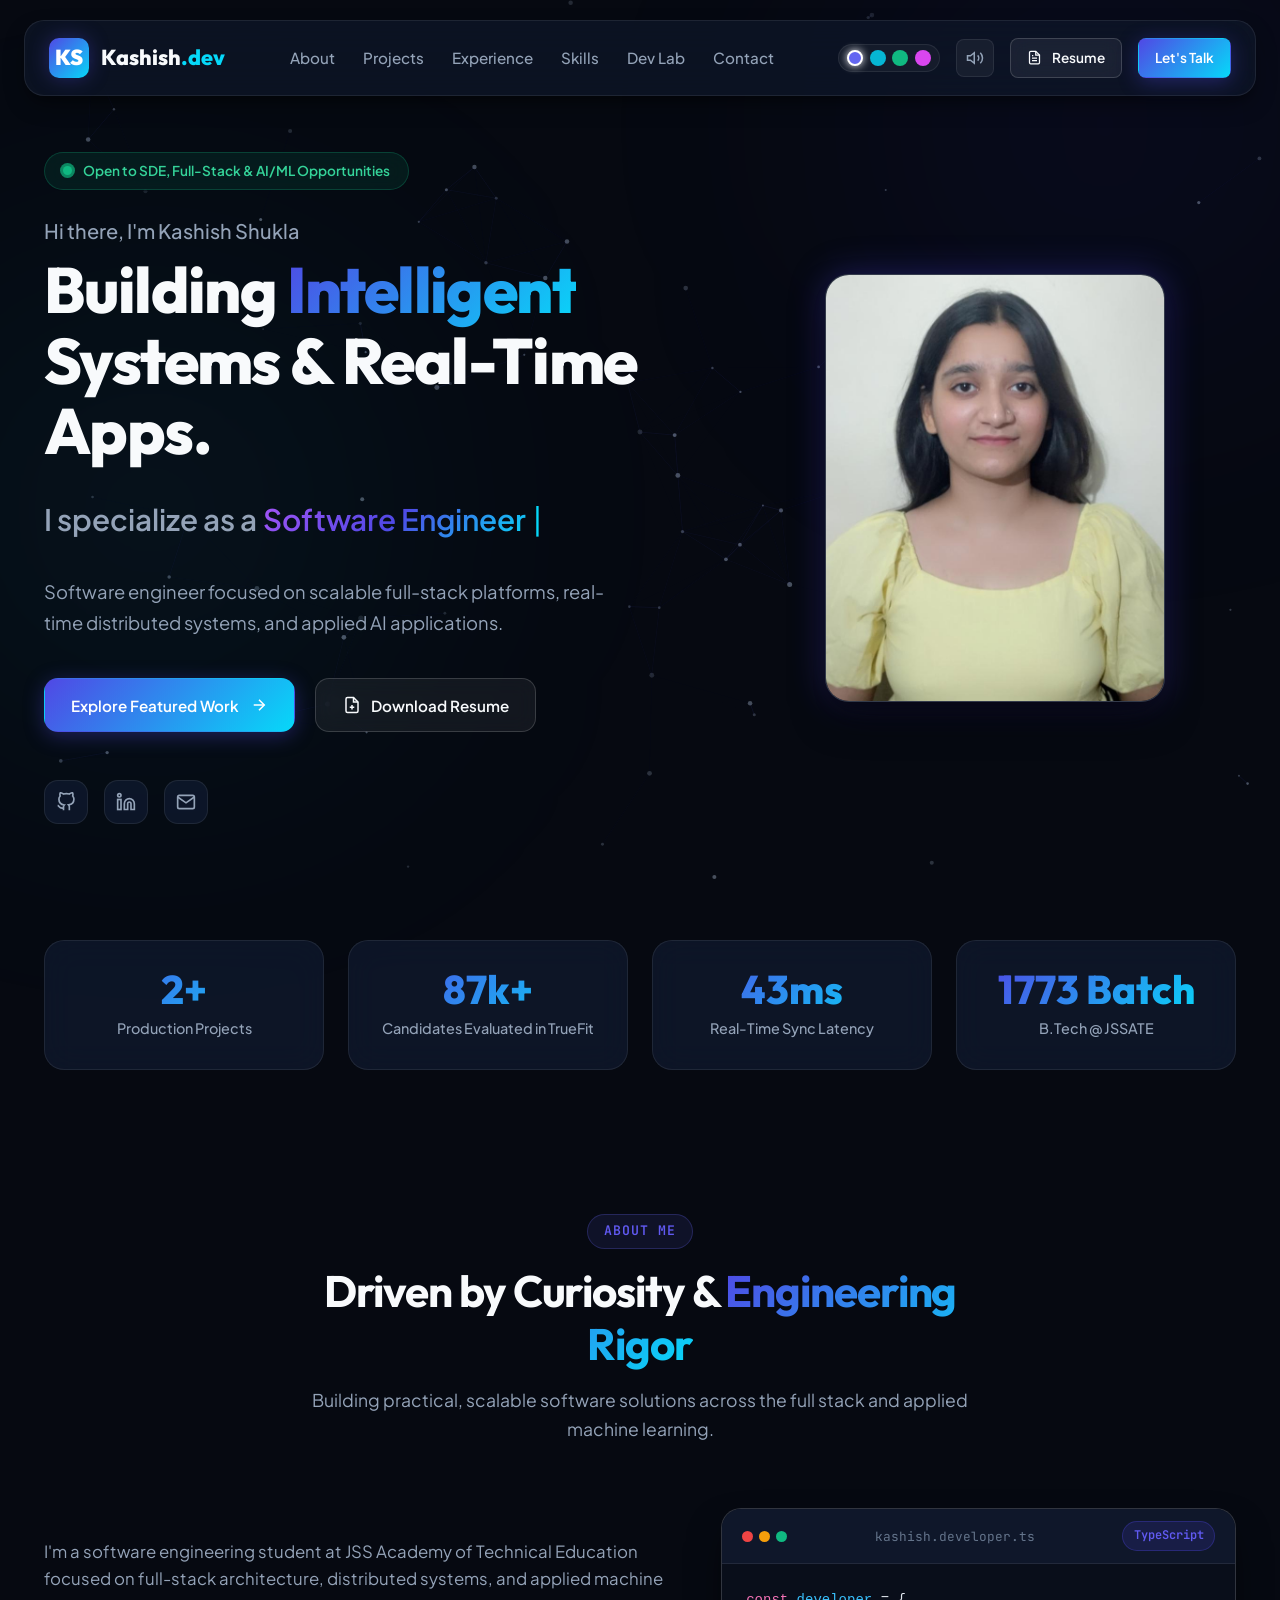
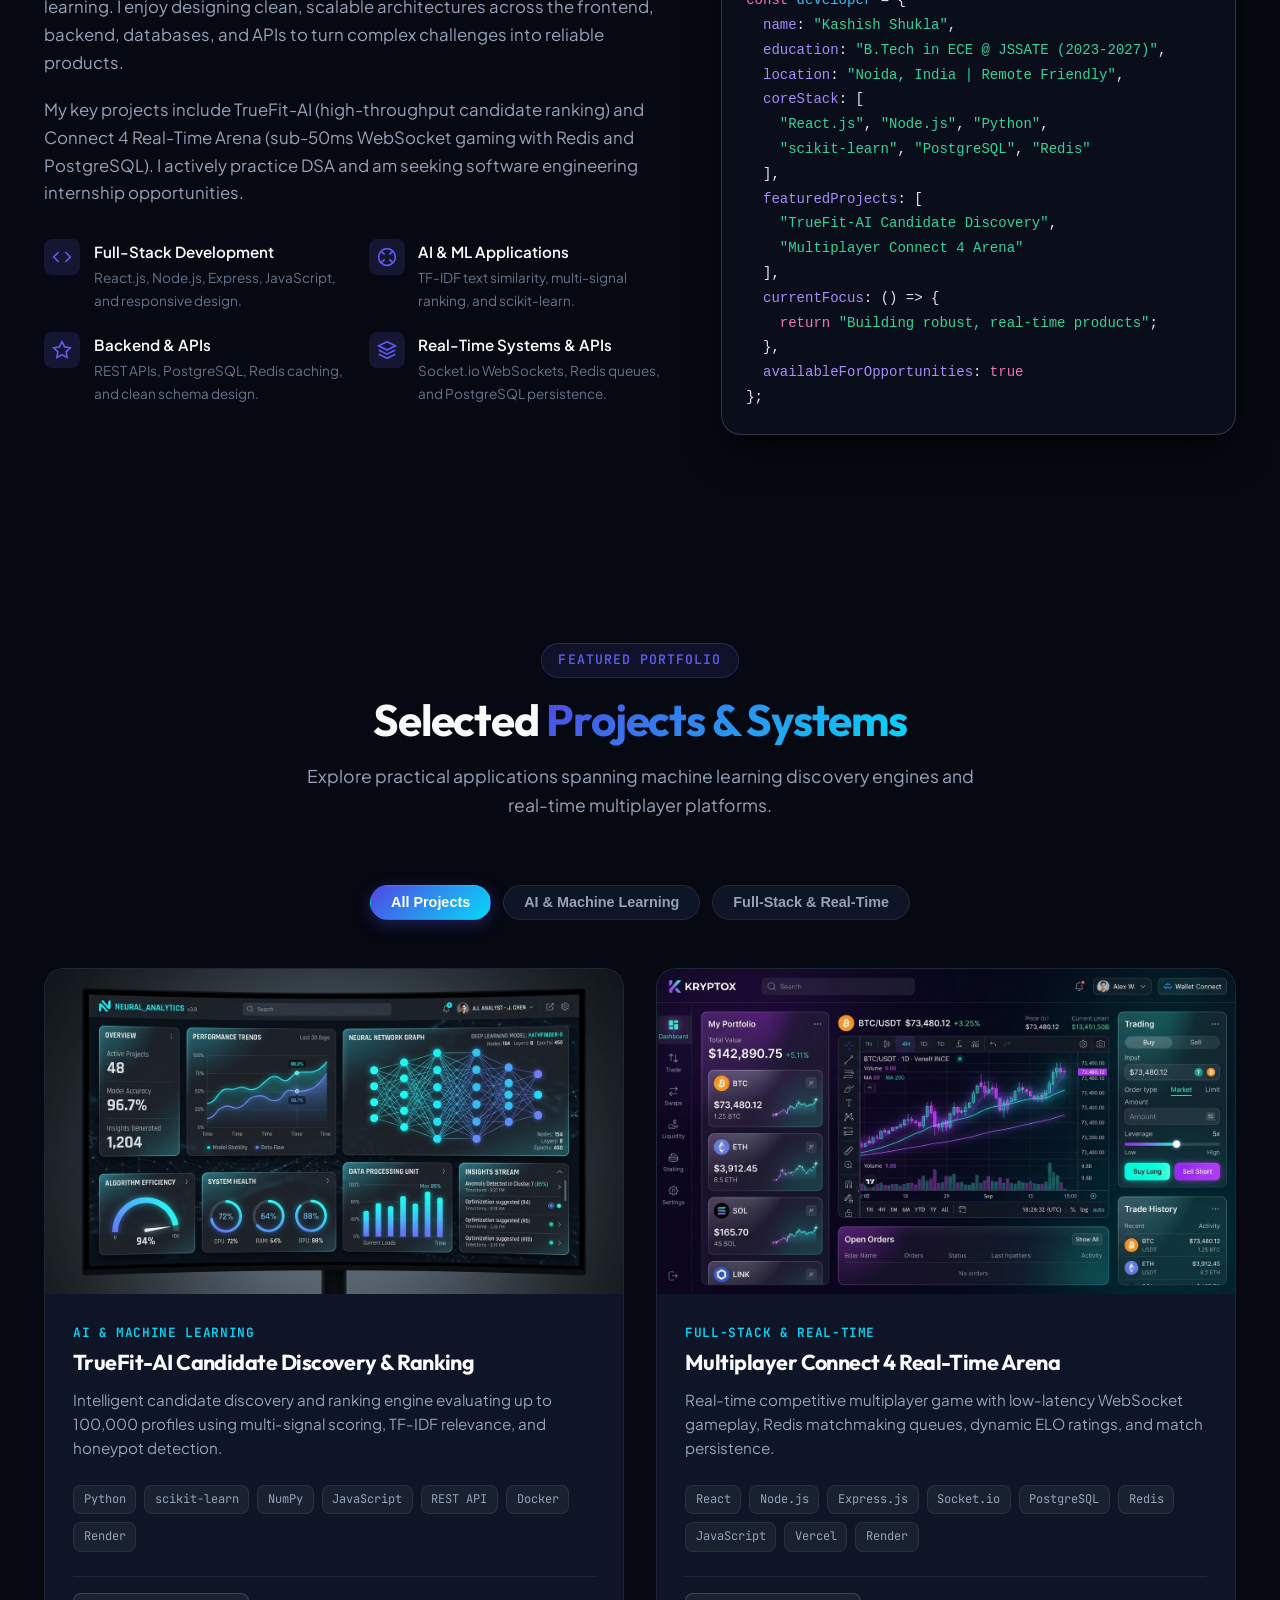
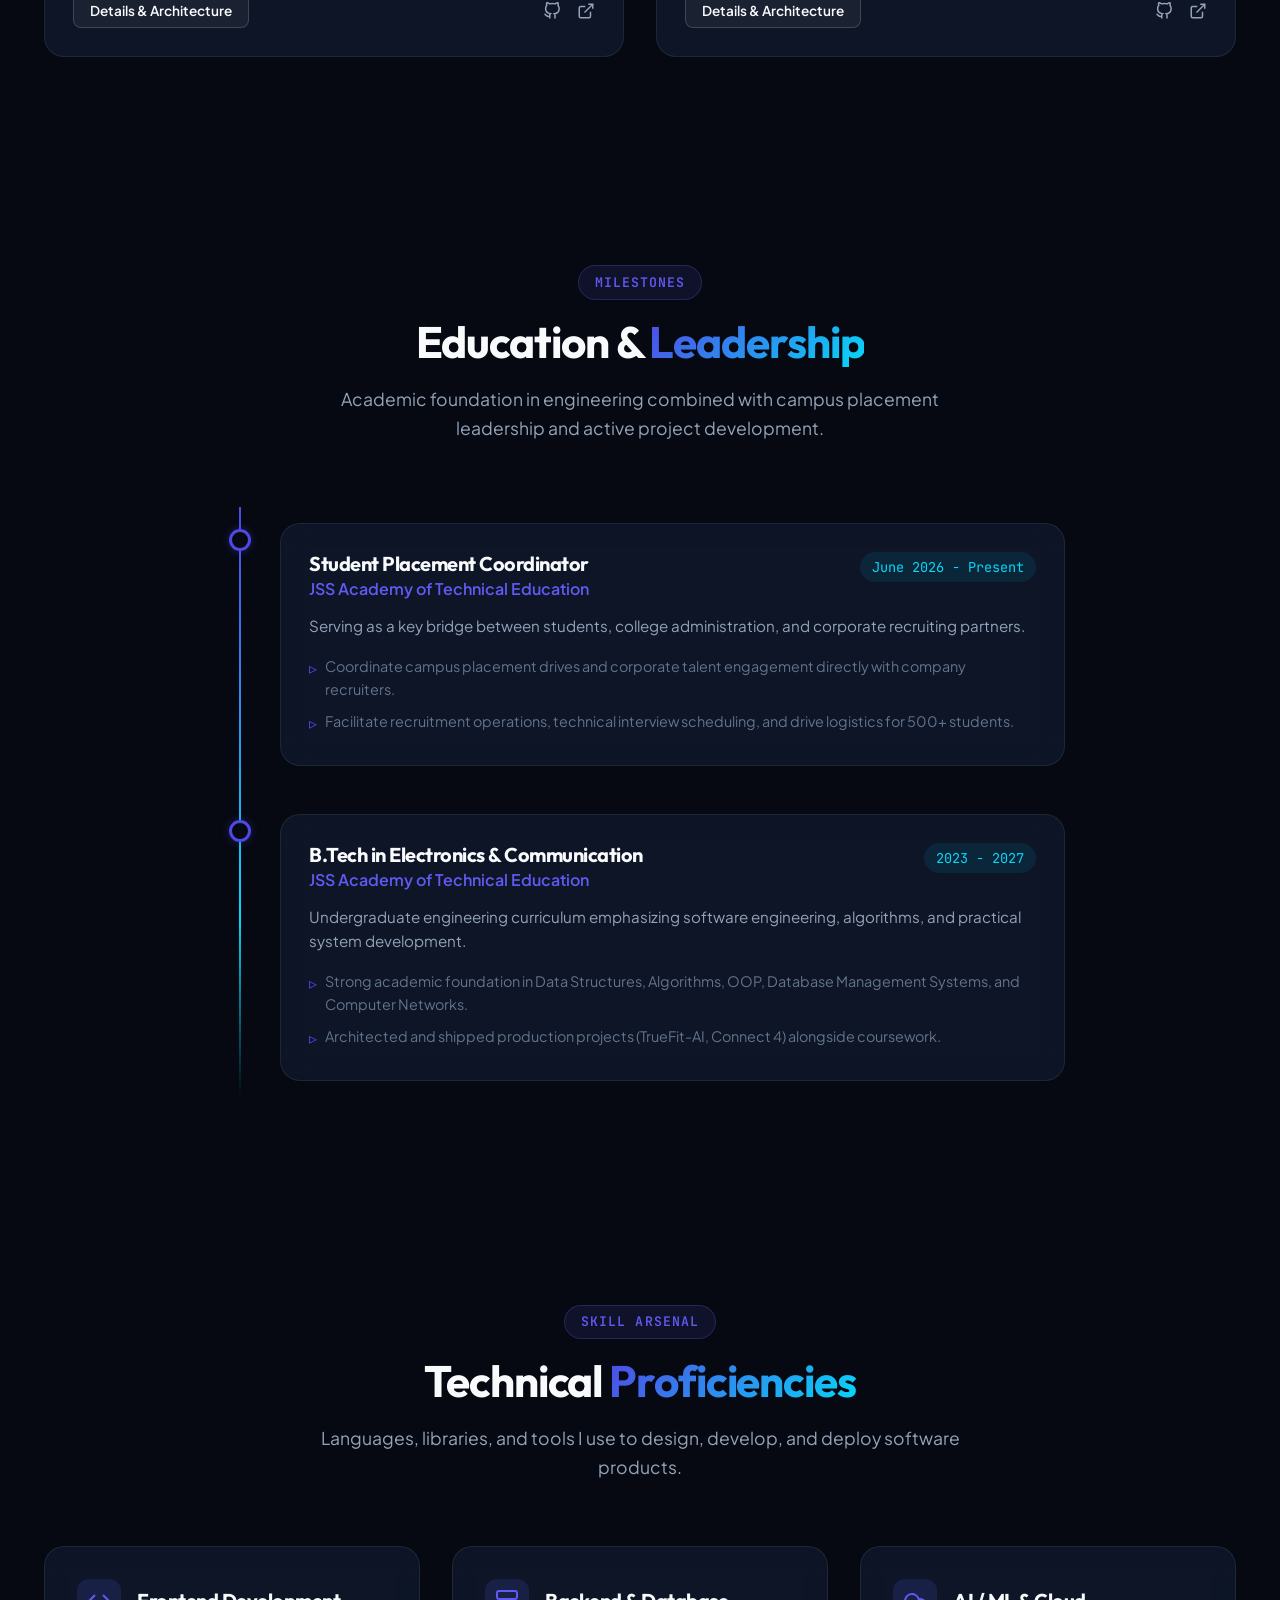
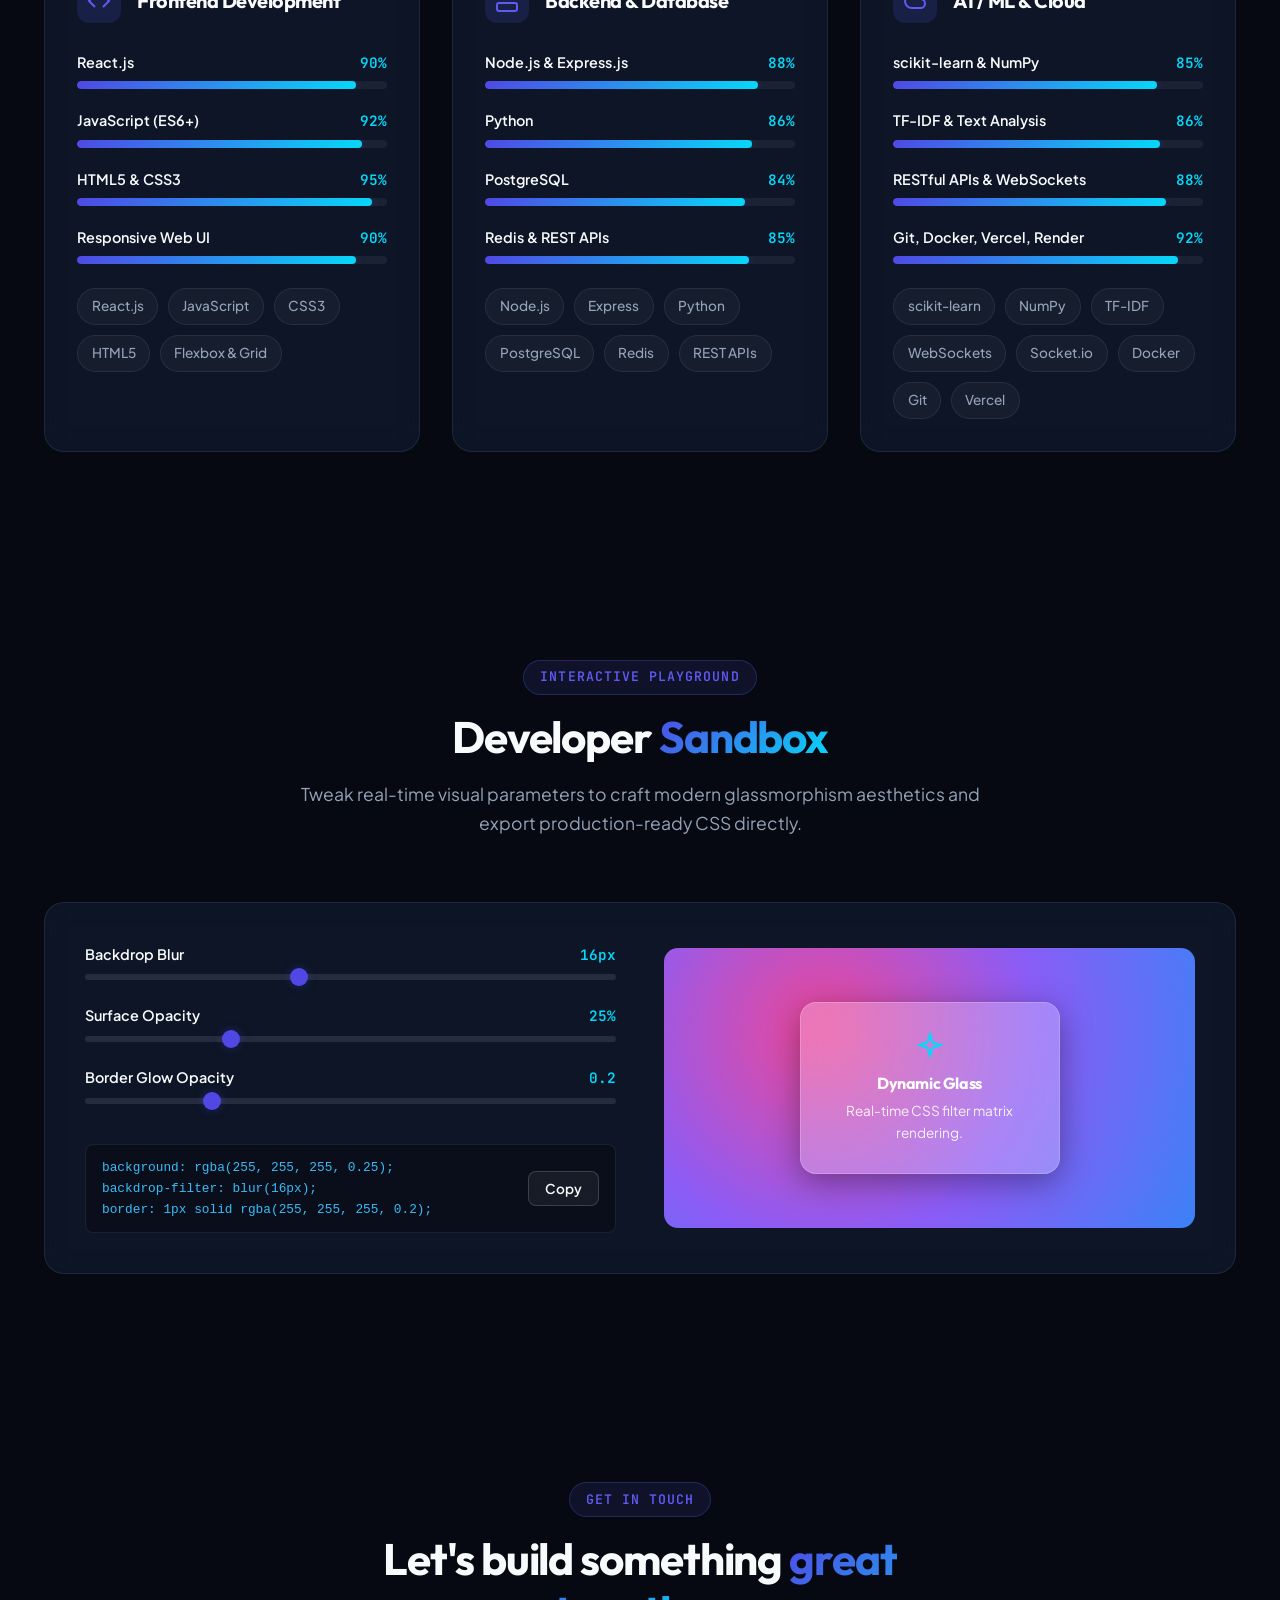
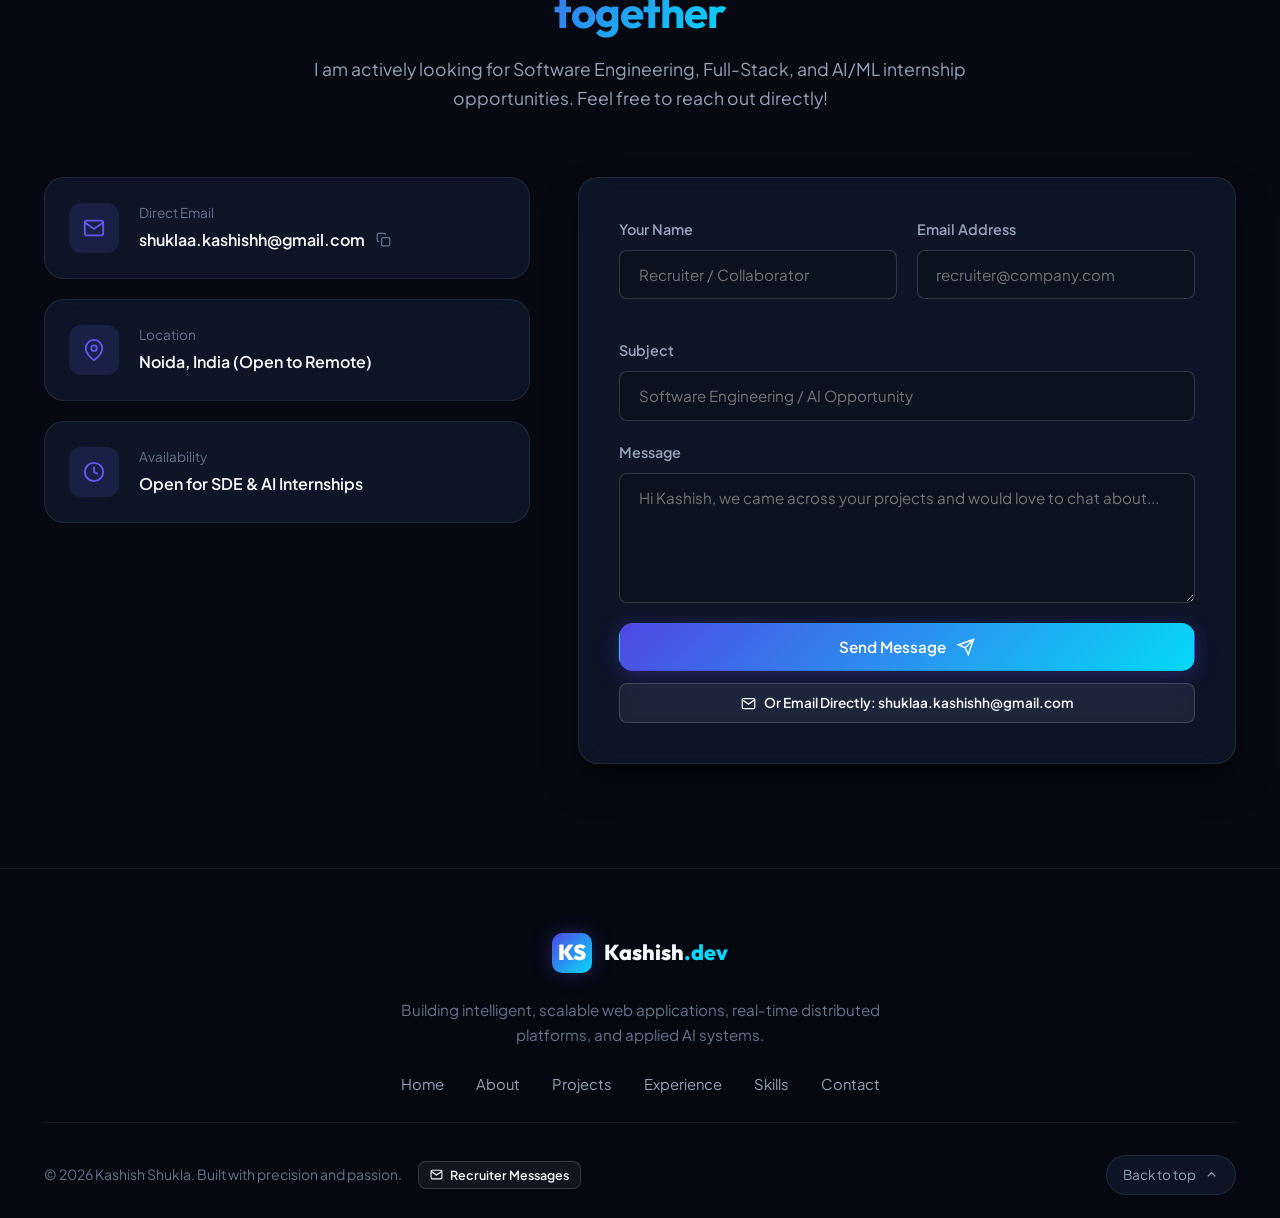
